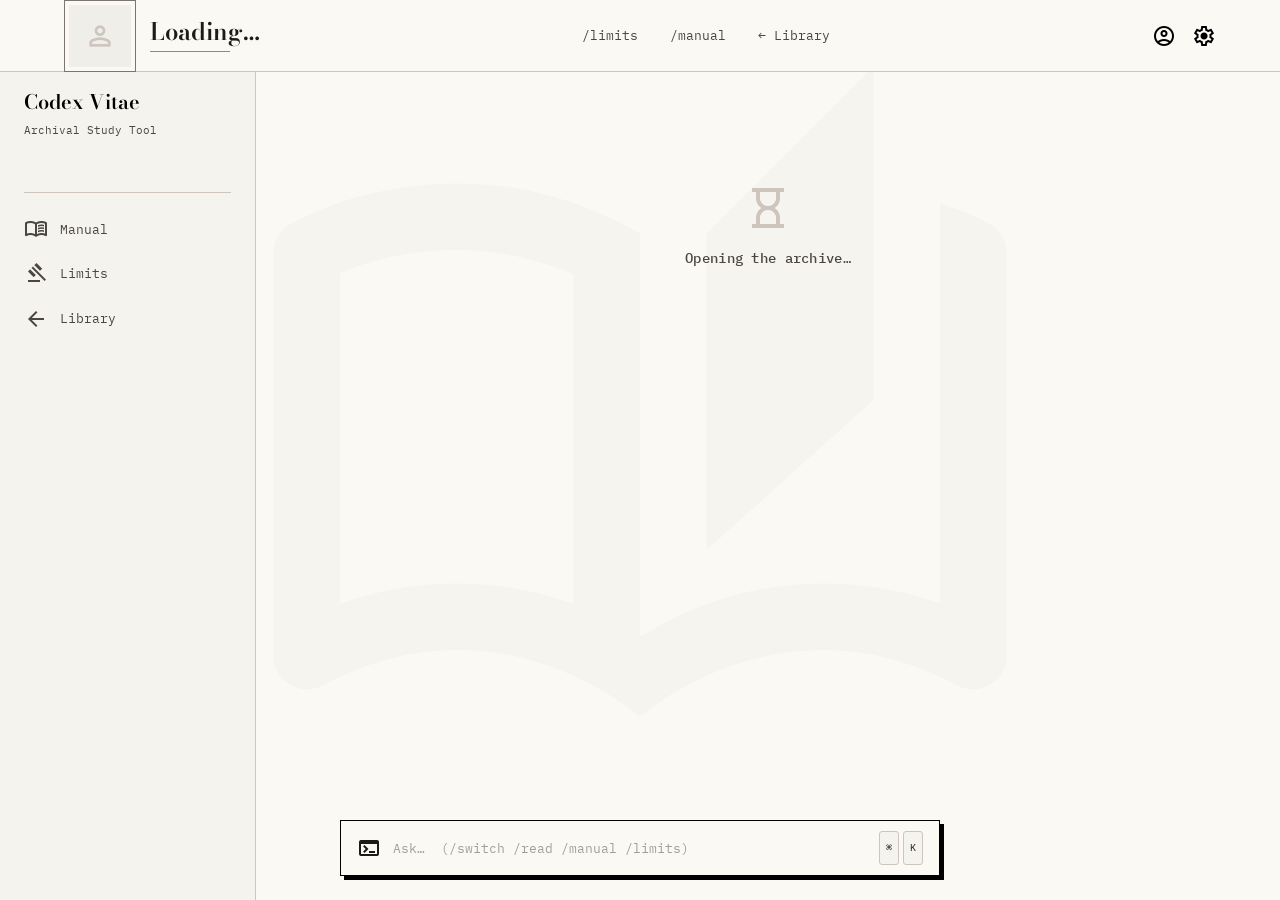
==== figure.html @ 7f8cabec "building frontend" ====
﻿<!DOCTYPE html>
<html lang="en">
<head>
  <meta charset="UTF-8" />
  <meta name="viewport" content="width=device-width, initial-scale=1.0" />
  <title id="pageTitle">Codex Vitae | Study Session</title>
  <meta name="description" id="pageDesc" content="An archival study session with a thinker from the Codex Vitae." />
  <link rel="stylesheet" href="style.css" />
</head>
<body class="page-shell">

<div class="bg-motif" aria-hidden="true">
  <span class="material-symbols-outlined" id="bgMotifIcon">auto_stories</span>
</div>

<header class="top-bar">
  
  <div class="figure-header" style="margin-bottom:0;gap:14px;align-items:center;">
    <div class="figure-portrait-sm" id="headerPortrait">
      <div class="placeholder"><span class="material-symbols-outlined" style="font-size:32px;color:var(--outline-variant);">person</span></div>
    </div>
    <div>
      <h1 class="t-headline-md" id="headerName" style="font-family:var(--font-display);font-size:24px;line-height:1.1;">Loading…</h1>
      <p class="t-metadata-sm italic text-muted" id="headerLifespan"></p>
      <div class="verdigris-rule" style="margin-top:6px;"></div>
    </div>
  </div>

  <nav class="top-nav">
    <a href="#limits" class="nav-link">/limits</a>
    <a href="#manual" class="nav-link">/manual</a>
    <a href="index.html" class="nav-link">← Library</a>
  </nav>
  <div class="top-icons">
    <span class="material-symbols-outlined" title="Account">account_circle</span>
    <span class="material-symbols-outlined" title="Settings">settings</span>
  </div>
</header>

<aside class="sidebar" id="sidebar">
  <div class="sidebar-logo">
    <a href="index.html" style="text-decoration:none;">
      <span class="wordmark">Codex Vitae</span>
    </a>
    <span class="tagline">Archival Study Tool</span>
  </div>
  <nav class="sidebar-nav" id="positionNav">
    
  </nav>
  <hr class="sidebar-divider" />
  <nav class="sidebar-nav">
    <button class="sidebar-item" onclick="scrollToSection('manual')">
      <span class="material-symbols-outlined">menu_book</span> Manual
    </button>
    <button class="sidebar-item" onclick="scrollToSection('limits')">
      <span class="material-symbols-outlined">gavel</span> Limits
    </button>
    <a class="sidebar-item" href="index.html" style="text-decoration:none;">
      <span class="material-symbols-outlined">arrow_back</span> Library
    </a>
  </nav>
</aside>

<main class="main-canvas">
  <div class="prose-column" id="proseColumn">

    
    <div id="loadingState" style="text-align:center;padding:80px 0;">
      <span class="material-symbols-outlined" style="font-size:48px;color:var(--outline-variant);display:block;margin-bottom:16px;">hourglass_empty</span>
      <p class="t-metadata-sm text-muted">Opening the archive…</p>
    </div>

    
    <div id="errorState" class="hidden" style="text-align:center;padding:80px 0;">
      <span class="material-symbols-outlined" style="font-size:48px;color:var(--secondary);display:block;margin-bottom:16px;">error_outline</span>
      <p class="t-headline-sm">Figure not found</p>
      <p class="t-body-md text-muted" style="margin-top:8px;">This study session hasn't been written yet.</p>
      <a href="index.html" style="display:inline-block;margin-top:24px;font-family:var(--font-mono);font-size:13px;color:var(--secondary);border-bottom:1px solid var(--secondary);">← Return to the Library</a>
    </div>

    
    <div id="figureContent" class="hidden">

      
      <div class="disclaimer-chip">
        <span class="material-symbols-outlined" style="font-size:14px;color:var(--on-surface-variant);">info</span>
        <span>A study companion, not the actual person. All responses are constructed from documented writing and historical record.</span>
      </div>

      
      <section id="sect-who" style="margin-bottom:64px;" class="fade-in">
        <p class="section-label">Who They Really Were</p>
        <p class="t-body-lg drop-cap" id="ctxParagraph"></p>

        
        <div style="margin-top:32px;" id="whoAccordion"></div>
      </section>

      <div class="section-divider"><span class="fleuron">❦</span></div>

      
      <section id="sect-features" style="margin-bottom:64px;" class="fade-in">
        <p class="section-label">Three Things Worth Knowing</p>
        <div style="display:flex;flex-direction:column;gap:16px;" id="featureCards"></div>
      </section>

      <div class="section-divider"><span class="fleuron">❦</span></div>

      
      <section id="sect-beliefs" style="margin-bottom:64px;" class="fade-in">
        <p class="section-label">The Central Frame</p>
        <blockquote style="
          font-family:var(--font-body);font-style:italic;font-size:20px;
          line-height:1.7;color:var(--on-surface);
          border-left:2px solid var(--secondary);padding-left:24px;
          margin-bottom:24px;
        " id="centralFrame"></blockquote>
        <div class="attribution-note" id="internetVersion"></div>
      </section>

      <div class="section-divider"><span class="fleuron">❦</span></div>

      
      <section id="sect-compass" style="margin-bottom:64px;">
        <p class="section-label">The Moral Compass</p>
        <div class="compass-wrap">
          <div class="compass-container">
            <svg class="compass-svg" viewBox="0 0 100 100" id="compassSvg"></svg>
            
            <div class="compass-panel" id="compassPanel">
              <button class="compass-panel-close" id="compassClose" aria-label="Close panel">
                <span class="material-symbols-outlined">close</span>
              </button>
              <p class="compass-panel-title" id="panelTitle"></p>
              <div class="compass-panel-row">
                <span class="compass-panel-key">Stance</span>
                <p class="compass-panel-stance" id="panelStance"></p>
              </div>
              <div class="compass-panel-row">
                <span class="compass-panel-key">Nuance</span>
                <p class="compass-panel-nuance" id="panelNuance"></p>
              </div>
              <div class="compass-panel-row">
                <span class="compass-panel-key">Not This</span>
                <p class="strike-red" id="panelNotThis"></p>
              </div>
            </div>
          </div>
          <p class="t-label-xs text-muted" style="margin-top:16px;">Click a spoke to explore their position</p>
        </div>
      </section>

      <div class="section-divider"><span class="fleuron">❦</span></div>

      
      <section id="sect-applied" style="margin-bottom:64px;" class="fade-in">
        <p class="section-label">What Makes Them Powerful</p>
        <div style="display:flex;flex-direction:column;gap:16px;" id="appliedCards"></div>
      </section>

      <div class="section-divider"><span class="fleuron">❦</span></div>

      
      <section id="limits" style="margin-bottom:64px;" class="fade-in">
        <p class="section-label">Limits & Dangers</p>
        <div style="display:flex;flex-direction:column;gap:12px;" id="failureCards"></div>
        <div style="margin-top:24px;" id="carefulList"></div>
      </section>

      <div class="section-divider"><span class="fleuron">❦</span></div>

      
      <section id="manual" style="margin-bottom:64px;" class="fade-in">
        <p class="section-label">Operating Manual</p>

        
        <h3 class="t-headline-sm" style="margin-bottom:16px;">Daily Habits</h3>
        <div id="habitList" style="margin-bottom:32px;"></div>

        
        <h3 class="t-headline-sm" style="margin-bottom:16px;">Rules</h3>
        <div id="ruleList" style="display:flex;flex-direction:column;gap:8px;margin-bottom:32px;"></div>

        
        <h3 class="t-headline-sm" style="margin-bottom:16px;">Decision Principles</h3>
        <div id="principleList" style="display:flex;flex-direction:column;gap:8px;margin-bottom:32px;"></div>

        
        <h3 class="t-headline-sm" style="margin-bottom:16px;">Journaling Prompts</h3>
        <div id="promptList" style="display:flex;flex-direction:column;gap:12px;"></div>
      </section>

      <div class="section-divider"><span class="fleuron">❦</span></div>

      
      <section id="sect-tensions" style="margin-bottom:64px;" class="fade-in">
        <p class="section-label">In Tension With</p>
        <div id="tensionCards" style="display:flex;flex-direction:column;gap:16px;"></div>
      </section>

      <div class="section-divider"><span class="fleuron">❦</span></div>

      
      <section id="sect-sources" style="margin-bottom:64px;" class="fade-in">
        <p class="section-label">Where to Read</p>
        <div id="sourceList"></div>
        <div id="translationWarnings" style="margin-top:24px;"></div>
      </section>

      <div class="section-divider"><span class="fleuron">❦</span></div>

      
      <section id="sect-diagnostic" style="margin-bottom:80px;" class="fade-in">
        <p class="section-label">Diagnostic Questions</p>
        <p class="t-body-md text-muted italic" style="margin-bottom:20px;">Before you go further — ask yourself:</p>
        <ul class="insight-list" id="diagnosticList"></ul>
      </section>

      
      <section id="sect-confidence" style="margin-bottom:64px;" class="fade-in">
        <p class="section-label">Confidence Notes</p>
        <div id="confidenceContested" style="margin-bottom:16px;"></div>
        <div id="attributionWarnings"></div>
      </section>

    </div>
  </div>
</main>

<footer class="cmd-footer">
  <div class="cmd-palette" id="cmdPalette">
    <span class="material-symbols-outlined">terminal</span>
    <input id="cmdInput" type="text" placeholder="Ask…  (/switch /read /manual /limits)" aria-label="Command palette" />
    <div class="cmd-kbd">
      <span class="kbd">⌘</span><span class="kbd">K</span>
    </div>
  </div>
  <nav class="bottom-nav" aria-label="Mobile navigation">
    <a href="index.html" class="bottom-nav-item">
      <span class="material-symbols-outlined">swap_horiz</span>
      <span class="t-label-xs">Switch</span>
    </a>
    <button class="bottom-nav-item active">
      <span class="material-symbols-outlined" style="font-variation-settings:'FILL' 1;">book_5</span>
      <span class="t-label-xs">Read</span>
    </button>
    <button class="bottom-nav-item" onclick="scrollToSection('sect-compass')">
      <span class="material-symbols-outlined">explore</span>
      <span class="t-label-xs">Compass</span>
    </button>
    <button class="bottom-nav-item" onclick="scrollToSection('manual')">
      <span class="material-symbols-outlined">edit_note</span>
      <span class="t-label-xs">Manual</span>
    </button>
    <button class="bottom-nav-item" onclick="scrollToSection('limits')">
      <span class="material-symbols-outlined">gavel</span>
      <span class="t-label-xs">Limits</span>
    </button>
  </nav>
</footer>

<script type="module">
import { loadFigure, loadFeature, getImagePath, recordVisit, FIGURE_SLUGS } from './data.js';

// ── Utilities ──────────────────────────────────────────────────────────────
function scrollToSection(id) {
  const el = document.getElementById(id);
  if (el) el.scrollIntoView({ behavior: 'smooth', block: 'start' });
}
window.scrollToSection = scrollToSection;

function esc(str) {
  return String(str || '').replace(/&/g,'&amp;').replace(/</g,'&lt;').replace(/>/g,'&gt;');
}

const POSITION_ICONS = {
  pain:           { label:'Pain',          icon:'emergency_home' },
  discipline:     { label:'Discipline',    icon:'fitness_center' },
  purpose:        { label:'Purpose',       icon:'explore' },
  fear_and_death: { label:'Fear & Death',  icon:'skull' },
  status:         { label:'Status',        icon:'stars' },
  relationships:  { label:'Relationships', icon:'groups' },
  self_control:   { label:'Self Control',  icon:'psychology' },
  ambition:       { label:'Ambition',      icon:'trending_up' },
};

function positionLabel(key) {
  const p = POSITION_ICONS[key];
  if (p) return p.label;
  return key.replace(/_/g,' ').replace(/\b\w/g,c=>c.toUpperCase());
}
function positionIcon(key) {
  return (POSITION_ICONS[key] || {}).icon || 'radio_button_unchecked';
}

// ── Accordion builder ──────────────────────────────────────────────────────
function buildAccordion(container, items) {
  // items: [{label, content: string | string[]}]
  items.forEach(({ label, content }) => {
    if (!content || (Array.isArray(content) && content.length === 0)) return;
    const wrapper = document.createElement('div');
    wrapper.className = 'accordion-item';

    const trigger = document.createElement('button');
    trigger.className = 'accordion-trigger';
    trigger.innerHTML = `${esc(label)}<span class="material-symbols-outlined chevron">expand_more</span>`;

    const body = document.createElement('div');
    body.className = 'accordion-body';
    const inner = document.createElement('div');
    inner.className = 'accordion-inner';

    if (Array.isArray(content)) {
      const ul = document.createElement('ul');
      ul.className = 'insight-list';
      content.forEach(item => {
        const li = document.createElement('li');
        li.className = 'insight-item';
        li.textContent = item;
        ul.appendChild(li);
      });
      inner.appendChild(ul);
    } else {
      const p = document.createElement('p');
      p.className = 't-body-md';
      p.style.fontStyle = 'italic';
      p.textContent = content;
      inner.appendChild(p);
    }
    body.appendChild(inner);
    wrapper.appendChild(trigger);
    wrapper.appendChild(body);
    container.appendChild(wrapper);

    trigger.addEventListener('click', () => {
      const isOpen = body.classList.contains('open');
      // close siblings
      container.querySelectorAll('.accordion-body.open').forEach(b => b.classList.remove('open'));
      container.querySelectorAll('.accordion-trigger.open').forEach(t => t.classList.remove('open'));
      if (!isOpen) {
        body.classList.add('open');
        trigger.classList.add('open');
      }
    });
  });
}

// ── Compass builder ────────────────────────────────────────────────────────
function buildCompass(positions) {
  const svg = document.getElementById('compassSvg');
  const keys = Object.keys(positions);
  const n = keys.length;
  const cx = 50, cy = 50, outerR = 46, innerR = 22;

  // Background circles
  svg.innerHTML = `
    <circle cx="${cx}" cy="${cy}" r="${outerR}" fill="none" stroke="var(--outline-variant)" stroke-width="0.15"/>
    <circle cx="${cx}" cy="${cy}" r="${innerR}" fill="none" stroke="var(--outline-variant)" stroke-width="0.15"/>
  `;

  keys.forEach((key, i) => {
    const angle = (i / n) * 2 * Math.PI - Math.PI / 2;
    const x1 = cx + innerR * Math.cos(angle);
    const y1 = cy + innerR * Math.sin(angle);
    const x2 = cx + outerR * Math.cos(angle);
    const y2 = cy + outerR * Math.sin(angle);

    // Spoke
    const line = document.createElementNS('http://www.w3.org/2000/svg', 'line');
    line.setAttribute('x1', x1); line.setAttribute('y1', y1);
    line.setAttribute('x2', x2); line.setAttribute('y2', y2);
    line.setAttribute('class', 'compass-line');
    svg.appendChild(line);

    // Label (positioned just beyond outer ring)
    const labelR = outerR + 6;
    const lx = cx + labelR * Math.cos(angle);
    const ly = cy + labelR * Math.sin(angle);

    const text = document.createElementNS('http://www.w3.org/2000/svg', 'text');
    text.setAttribute('x', lx); text.setAttribute('y', ly);
    text.setAttribute('text-anchor', 'middle');
    text.setAttribute('dominant-baseline', 'middle');
    text.setAttribute('class', 'compass-label');
    text.setAttribute('font-size', '3.8');
    text.textContent = positionLabel(key).toUpperCase();
    text.dataset.key = key;
    text.addEventListener('click', () => openCompassPanel(key, positions[key]));
    svg.appendChild(text);

    // Dot on outer ring
    const dot = document.createElementNS('http://www.w3.org/2000/svg', 'circle');
    dot.setAttribute('cx', cx + outerR * Math.cos(angle));
    dot.setAttribute('cy', cy + outerR * Math.sin(angle));
    dot.setAttribute('r', '1.2');
    dot.setAttribute('fill', 'var(--outline-variant)');
    dot.style.cursor = 'pointer';
    dot.addEventListener('click', () => openCompassPanel(key, positions[key]));
    svg.appendChild(dot);
  });

  // Center dot
  const center = document.createElementNS('http://www.w3.org/2000/svg', 'circle');
  center.setAttribute('cx', cx); center.setAttribute('cy', cy);
  center.setAttribute('r', '3');
  center.setAttribute('class', 'compass-center');
  svg.appendChild(center);
}

function openCompassPanel(key, pos) {
  document.getElementById('panelTitle').textContent = positionLabel(key);
  document.getElementById('panelStance').textContent  = pos.stance  || '—';
  document.getElementById('panelNuance').textContent  = pos.nuance  || '';
  document.getElementById('panelNotThis').textContent = pos.not_this || '';
  document.getElementById('compassPanel').classList.add('visible');
}

document.getElementById('compassClose').addEventListener('click', () => {
  document.getElementById('compassPanel').classList.remove('visible');
});

// ── Build sidebar nav from positions ──────────────────────────────────────
function buildPositionNav(positions) {
  const nav = document.getElementById('positionNav');
  nav.innerHTML = '';
  Object.keys(positions).forEach(key => {
    const btn = document.createElement('button');
    btn.className = 'sidebar-item';
    btn.innerHTML = `<span class="material-symbols-outlined">${positionIcon(key)}</span>${positionLabel(key)}`;
    btn.addEventListener('click', () => {
      openCompassPanel(key, positions[key]);
      scrollToSection('sect-compass');
    });
    nav.appendChild(btn);
  });
}

// ── Command palette ────────────────────────────────────────────────────────
document.addEventListener('keydown', e => {
  if ((e.metaKey || e.ctrlKey) && e.key === 'k') {
    e.preventDefault();
    document.getElementById('cmdInput').focus();
  }
});

// ── Scroll fade observer ───────────────────────────────────────────────────
const fadeObserver = new IntersectionObserver(entries => {
  entries.forEach(entry => {
    if (entry.isIntersecting) {
      entry.target.classList.add('visible');
      fadeObserver.unobserve(entry.target);
    }
  });
}, { threshold: 0.05 });

// ── Main init ──────────────────────────────────────────────────────────────
async function init() {
  const params = new URLSearchParams(location.search);
  const slug = params.get('slug') || 'marcus-aurelius';

  // Check if a full figure exists; if not load feature only
  let figure = null;
  let feature = null;

  try {
    figure = await loadFigure(slug);
  } catch (_) { /* no detail file */ }

  try {
    feature = await loadFeature(slug);
  } catch (_) { /* no feature file */ }

  if (!figure && !feature) {
    document.getElementById('loadingState').classList.add('hidden');
    document.getElementById('errorState').classList.remove('hidden');
    return;
  }

  const data = figure || {};
  const name = data.name || feature?.name || slug;
  const lifespan = data.lifespan || '';
  const imgPath = getImagePath(slug);

  recordVisit(slug);

  // ── Update head ──
  document.getElementById('pageTitle').textContent = `Codex Vitae | ${name}`;
  document.getElementById('pageDesc').setAttribute('content',
    data.one_line || `Study session: ${name}`);

  // ── Update top bar header ──
  document.getElementById('headerName').textContent = name;
  document.getElementById('headerLifespan').textContent = lifespan;
  document.getElementById('cmdInput').setAttribute('placeholder', `Ask ${name.split(' ')[0]}…  (/switch /read /manual /limits)`);

  // Portrait — falls back to the placeholder if the file is missing or fails to decode,
  // so a wrong path in IMAGE_MAP degrades to initials rather than a broken-image icon.
  const headerPortrait = document.getElementById('headerPortrait');
  if (imgPath) {
    const img = new Image();
    img.alt = `Portrait of ${name}`;
    img.onload = () => { headerPortrait.innerHTML = ''; headerPortrait.appendChild(img); };
    img.onerror = () => { /* leave the existing placeholder in place */ };
    img.src = imgPath;
  }

  // ── Show content ──
  document.getElementById('loadingState').classList.add('hidden');
  document.getElementById('figureContent').classList.remove('hidden');

  // ── Who they really were ──
  if (data.who_they_really_were) {
    const w = data.who_they_really_were;
    const ctx = document.getElementById('ctxParagraph');
    ctx.textContent = w.context || '';

    const accord = document.getElementById('whoAccordion');
    buildAccordion(accord, [
      { label: 'Shaping Pressures', content: w.shaping_pressures },
      { label: 'Strengths',          content: w.strengths },
      { label: 'Flaws',              content: w.flaws },
      { label: 'Contradictions',     content: w.contradictions },
      { label: 'Blind Spots',        content: w.blind_spots },
    ]);
  } else if (feature) {
    // Show feature cards as the lead content if no full figure
    document.getElementById('ctxParagraph').textContent = feature.features?.[0]?.detail || '';
  }

  // ── Feature cards ──
  const featureSrc = feature || data;
  if (featureSrc.features?.length) {
    const fc = document.getElementById('featureCards');
    featureSrc.features.forEach(feat => {
      const card = document.createElement('div');
      card.className = 'example-card';
      card.innerHTML = `
        <p class="example-situation">${esc(feat.label)}</p>
        <p class="example-response">${esc(feat.detail)}</p>
      `;
      fc.appendChild(card);
    });
  } else {
    document.getElementById('sect-features').style.display = 'none';
  }

  // ── Core beliefs ──
  if (data.core_beliefs) {
    const cb = data.core_beliefs;
    document.getElementById('centralFrame').textContent = cb.central_frame || '';
    const iv = document.getElementById('internetVersion');
    if (cb.internet_version) {
      iv.innerHTML = `<span style="font-family:var(--font-mono);font-size:11px;text-transform:uppercase;letter-spacing:0.1em;color:var(--on-surface-variant);display:block;margin-bottom:6px;">The Popular Version vs. Reality</span><p class="t-body-md italic">${esc(cb.internet_version)}</p>`;
    }

    if (cb.positions) {
      buildCompass(cb.positions);
      buildPositionNav(cb.positions);
    }
  } else {
    document.getElementById('sect-beliefs').style.display = 'none';
    document.getElementById('sect-compass').style.display = 'none';
  }

  // ── Applied examples ──
  const applied = data.what_makes_them_powerful;
  if (applied) {
    const ac = document.getElementById('appliedCards');
    if (applied.core_strengths?.length) {
      const hdr = document.createElement('h3');
      hdr.className = 't-headline-sm';
      hdr.style.marginBottom = '16px';
      hdr.textContent = 'Core Strengths';
      ac.appendChild(hdr);
      const ul = document.createElement('ul');
      ul.className = 'insight-list';
      ul.style.marginBottom = '24px';
      applied.core_strengths.forEach(s => {
        const li = document.createElement('li');
        li.className = 'insight-item';
        li.textContent = s;
        ul.appendChild(li);
      });
      ac.appendChild(ul);
    }
    if (applied.applied_examples?.length) {
      const hdr2 = document.createElement('h3');
      hdr2.className = 't-headline-sm';
      hdr2.style.marginBottom = '16px';
      hdr2.textContent = 'In Practice';
      ac.appendChild(hdr2);
      applied.applied_examples.forEach(ex => {
        const card = document.createElement('div');
        card.className = 'example-card';
        card.innerHTML = `
          <p class="example-situation">${esc(ex.situation)}</p>
          <p class="example-response">${esc(ex.how_it_lands)}</p>
        `;
        ac.appendChild(card);
      });
    }
  } else {
    document.getElementById('sect-applied').style.display = 'none';
  }

  // ── Limits & dangers ──
  const limits = data.limits_and_dangers;
  if (limits) {
    if (limits.failure_modes?.length) {
      const fc = document.getElementById('failureCards');
      limits.failure_modes.forEach(fm => {
        const card = document.createElement('div');
        card.className = 'failure-card';
        card.innerHTML = `
          <p class="failure-distortion">${esc(fm.distortion)}</p>
          <p class="failure-looks-like">${esc(fm.looks_like)}</p>
        `;
        fc.appendChild(card);
      });
    }
    if (limits.who_should_be_careful?.length) {
      const cl = document.getElementById('carefulList');
      cl.innerHTML = `<p class="section-label" style="margin-bottom:12px;">Who Should Be Careful</p>`;
      const ul = document.createElement('ul');
      ul.className = 'insight-list';
      limits.who_should_be_careful.forEach(w => {
        const li = document.createElement('li');
        li.className = 'insight-item';
        li.textContent = w;
        ul.appendChild(li);
      });
      cl.appendChild(ul);
    }
  } else {
    document.getElementById('limits').style.display = 'none';
  }

  // ── Operating manual ──
  const om = data.operating_manual;
  if (om) {
    // Habits
    if (om.habits?.length) {
      const hl = document.getElementById('habitList');
      om.habits.forEach(h => {
        const item = document.createElement('div');
        item.className = 'habit-item';
        item.innerHTML = `
          <p class="habit-text">${esc(h.habit)}</p>
          <span class="habit-cadence">${esc(h.cadence)}</span>
        `;
        hl.appendChild(item);
      });
    }
    // Rules
    if (om.rules?.length) {
      const rl = document.getElementById('ruleList');
      om.rules.forEach(r => {
        const item = document.createElement('div');
        item.className = 'rule-item t-body-md';
        item.textContent = r;
        rl.appendChild(item);
      });
    }
    // Decision principles
    if (om.decision_principles?.length) {
      const pl = document.getElementById('principleList');
      om.decision_principles.forEach(p => {
        const item = document.createElement('div');
        item.className = 'rule-item t-body-md';
        item.textContent = p;
        pl.appendChild(item);
      });
    }
    // Journaling prompts
    if (om.journaling_prompts?.length) {
      const jl = document.getElementById('promptList');
      om.journaling_prompts.forEach(prompt => {
        const item = document.createElement('div');
        item.className = 'prompt-item t-body-md';
        item.textContent = prompt;
        jl.appendChild(item);
      });
    }
  } else {
    document.getElementById('manual').style.display = 'none';
  }

  // ── Tensions with ──
  if (data.tensions_with?.length) {
    const tc = document.getElementById('tensionCards');
    data.tensions_with.forEach(t => {
      const card = document.createElement('a');
      card.className = 'tension-card';
      card.href = `figure.html?slug=${t.slug}`;
      card.innerHTML = `
        <p class="tension-vs">In tension with</p>
        <p class="tension-name">${esc(t.slug.replace(/-/g,' ').replace(/\b\w/g,c=>c.toUpperCase()))}</p>
        <p class="tension-text">${esc(t.disagreement)}</p>
      `;
      tc.appendChild(card);
    });
  } else {
    document.getElementById('sect-tensions').style.display = 'none';
  }

  // ── Sources ──
  const sources = data.sources;
  if (sources) {
    const sl = document.getElementById('sourceList');

    function addSource(src, badge) {
      const item = document.createElement('div');
      item.className = 'source-item';
      item.innerHTML = `
        <p class="source-title">${esc(src.title || src.work)}</p>
        ${src.author ? `<p class="source-author">${esc(src.author)}</p>` : ''}
        ${src.recommended_edition ? `<p class="source-author">Recommended: ${esc(src.recommended_edition)}</p>` : ''}
        <p class="source-why italic">${esc(src.why)}</p>
        ${badge ? `<span class="difficulty-badge">${esc(src.difficulty || badge)}</span>` : ''}
      `;
      sl.appendChild(item);
    }

    if (sources.start_here) addSource(sources.start_here, 'Start Here');
    (sources.primary || []).forEach(s => addSource(s, s.difficulty));
    (sources.biographies || []).forEach(s => addSource(s, s.difficulty));
    (sources.secondary || []).forEach(s => addSource(s, s.difficulty));

    if (sources.translation_warnings?.length) {
      const tw = document.getElementById('translationWarnings');
      tw.innerHTML = `<p class="section-label" style="margin-bottom:10px;">Translation Notes</p>`;
      sources.translation_warnings.forEach(w => {
        const note = document.createElement('div');
        note.className = 'attribution-note';
        note.textContent = w;
        tw.appendChild(note);
      });
    }
  } else {
    document.getElementById('sect-sources').style.display = 'none';
  }

  // ── Diagnostic questions ──
  if (data.diagnostic_questions?.length) {
    const dl = document.getElementById('diagnosticList');
    data.diagnostic_questions.forEach(q => {
      const li = document.createElement('li');
      li.className = 'insight-item';
      li.textContent = q;
      dl.appendChild(li);
    });
  } else {
    document.getElementById('sect-diagnostic').style.display = 'none';
  }

  // ── Confidence notes ──
  const cn = data.confidence_notes;
  if (cn) {
    if (cn.contested?.length) {
      const cc = document.getElementById('confidenceContested');
      cc.innerHTML = `<p class="section-label" style="margin-bottom:12px;">What's Contested</p>`;
      const ul = document.createElement('ul');
      ul.className = 'insight-list';
      cn.contested.forEach(c => {
        const li = document.createElement('li'); li.className = 'insight-item';
        li.textContent = c; ul.appendChild(li);
      });
      cc.appendChild(ul);
    }
    if (cn.attribution_warnings?.length) {
      const aw = document.getElementById('attributionWarnings');
      aw.innerHTML = `<p class="section-label" style="margin-bottom:12px;">Attribution Warnings</p>`;
      cn.attribution_warnings.forEach(w => {
        const note = document.createElement('div');
        note.className = 'attribution-note'; note.style.marginBottom = '8px';
        note.textContent = w;
        aw.appendChild(note);
      });
    }
  } else {
    document.getElementById('sect-confidence').style.display = 'none';
  }

  // ── Fade observer ──
  document.querySelectorAll('.fade-in').forEach(el => fadeObserver.observe(el));
}

init();
</script>
</body>
</html>
---- style.css ----
﻿

@import url('https://fonts.googleapis.com/css2?family=Newsreader:ital,opsz,wght@0,6..72,200..800;1,6..72,200..800&family=Bodoni+Moda:ital,opsz,wght@0,6..96,400..900;1,6..96,400..900&family=IBM+Plex+Mono:wght@300;400;500;600&display=swap');
@import url('https://fonts.googleapis.com/css2?family=Material+Symbols+Outlined:opsz,wght,FILL,GRAD@20..48,100..700,0..1,-50..200&display=swap');


:root {
  
  --surface:                  #fbf9f4;
  --surface-dim:              #dbdad5;
  --surface-bright:           #fbf9f4;
  --surface-container-lowest: #ffffff;
  --surface-container-low:    #f5f3ee;
  --surface-container:        #f0eee9;
  --surface-container-high:   #eae8e3;
  --surface-container-highest:#e4e2dd;
  --surface-variant:          #e4e2dd;

  
  --primary:                  #000000;
  --on-primary:               #ffffff;
  --primary-container:        #1d1b19;
  --primary-fixed:            #e7e1de;
  --primary-fixed-dim:        #cbc5c2;
  --inverse-primary:          #cbc5c2;
  --on-primary-container:     #878380;
  --on-primary-fixed:         #1d1b19;
  --on-primary-fixed-variant: #494644;

  --secondary:                #b02d2c;
  --on-secondary:             #ffffff;
  --secondary-container:      #fe665f;
  --on-secondary-container:   #690009;
  --secondary-fixed:          #ffdad6;
  --secondary-fixed-dim:      #ffb3ad;
  --on-secondary-fixed:       #410003;
  --on-secondary-fixed-variant:#8e1217;

  --tertiary:                 #000000;
  --on-tertiary:              #ffffff;
  --tertiary-container:       #00201f;
  --on-tertiary-container:    #5d8c8a;
  --tertiary-fixed:           #baece9;
  --tertiary-fixed-dim:       #9fd0cd;
  --on-tertiary-fixed:        #00201f;
  --on-tertiary-fixed-variant:#1d4e4c;

  
  --on-surface:               #1b1c19;
  --on-surface-variant:       #4b4640;
  --on-background:            #1b1c19;

  
  --outline:                  #7d766f;
  --outline-variant:          #cec5bd;

  
  --error:                    #ba1a1a;
  --on-error:                 #ffffff;
  --error-container:          #ffdad6;
  --on-error-container:       #93000a;
  --inverse-surface:          #30312e;
  --inverse-on-surface:       #f2f1ec;
  --surface-tint:             #615e5b;
  --background:               #fbf9f4;

  
  --verdigris:                #2e4d41;

  
  --font-display:   'Bodoni Moda', Georgia, serif;
  --font-body:      'Newsreader', 'Georgia', serif;
  --font-mono:      'IBM Plex Mono', 'Courier New', monospace;

  
  --page-margin:    5vw;
  --sidebar-width:  256px;
  --max-prose:      720px;
  --gutter:         24px;

  
  --rule-thick:     2px;
  --rule-thin:      0.5px;
}


*, *::before, *::after { box-sizing: border-box; margin: 0; padding: 0; }

html { font-size: 16px; scroll-behavior: smooth; }

body {
  font-family: var(--font-body);
  font-size: 18px;
  line-height: 28px;
  font-weight: 400;
  color: var(--on-surface);
  background-color: var(--surface);
  -webkit-font-smoothing: antialiased;
  overflow-x: hidden;
  min-height: 100vh;
}

a { color: inherit; text-decoration: none; }
img { display: block; max-width: 100%; }
button { cursor: pointer; font-family: inherit; border: none; background: none; }

::selection {
  background: var(--secondary-fixed);
  color: var(--on-secondary-fixed);
}


.material-symbols-outlined {
  font-family: 'Material Symbols Outlined';
  font-weight: normal;
  font-style: normal;
  font-size: 24px;
  line-height: 1;
  letter-spacing: normal;
  text-transform: none;
  display: inline-block;
  white-space: nowrap;
  word-wrap: normal;
  direction: ltr;
  -webkit-font-feature-settings: 'liga';
  font-feature-settings: 'liga';
  -webkit-font-smoothing: antialiased;
  font-variation-settings: 'FILL' 0, 'wght' 400, 'GRAD' 0, 'opsz' 24;
  vertical-align: middle;
}


.t-display-lg {
  font-family: var(--font-display);
  font-size: 48px; line-height: 56px;
  font-weight: 700; letter-spacing: -0.02em;
}
.t-display-lg-mobile {
  font-family: var(--font-display);
  font-size: 32px; line-height: 40px; font-weight: 700;
}
.t-headline-md {
  font-family: var(--font-display);
  font-size: 32px; line-height: 40px; font-weight: 600;
}
.t-headline-sm {
  font-family: var(--font-display);
  font-size: 24px; line-height: 32px; font-weight: 600;
}
.t-body-lg {
  font-family: var(--font-body);
  font-size: 20px; line-height: 32px; font-weight: 400;
}
.t-body-md {
  font-family: var(--font-body);
  font-size: 18px; line-height: 28px; font-weight: 400;
}
.t-metadata-sm {
  font-family: var(--font-mono);
  font-size: 14px; line-height: 20px;
  letter-spacing: 0.02em; font-weight: 450;
}
.t-label-xs {
  font-family: var(--font-mono);
  font-size: 12px; line-height: 16px; font-weight: 500;
}


.page-shell {
  display: flex;
  flex-direction: column;
  min-height: 100vh;
}


.top-bar {
  position: fixed; top: 0; left: 0; right: 0; z-index: 50;
  display: flex; align-items: center; justify-content: space-between;
  padding: 16px var(--page-margin);
  background: var(--surface);
  border-bottom: var(--rule-thin) solid var(--outline-variant);
  height: 72px;
}


.sidebar {
  display: none;
  position: fixed; left: 0; top: 0; bottom: 0; z-index: 40;
  width: var(--sidebar-width);
  background: var(--surface-container-low);
  border-right: var(--rule-thin) solid var(--outline-variant);
  flex-direction: column;
  padding: 88px 24px 32px;
  overflow-y: auto;
}

@media (min-width: 1024px) {
  .sidebar { display: flex; }
}

.sidebar-logo {
  margin-bottom: 32px;
}
.sidebar-logo .wordmark {
  font-family: var(--font-display);
  font-size: 20px; font-weight: 600;
  color: var(--primary);
  display: block;
}
.sidebar-logo .tagline {
  font-family: var(--font-mono);
  font-size: 11px; color: var(--on-surface-variant);
}

.sidebar-nav { display: flex; flex-direction: column; gap: 4px; }

.sidebar-item {
  display: flex; align-items: center; gap: 12px;
  padding: 8px 8px; margin: 0 -8px;
  border-radius: 4px;
  font-family: var(--font-mono); font-size: 13px;
  color: var(--on-surface-variant);
  cursor: pointer;
  transition: background 0.15s, color 0.15s;
  border: none; background: none; text-align: left; width: 100%;
}
.sidebar-item:hover { background: var(--surface-container-highest); }
.sidebar-item.active {
  color: var(--secondary);
  font-weight: 700;
  border-left: 2px solid var(--secondary);
  padding-left: 6px;
}

.sidebar-divider {
  margin: 16px 0;
  border: none;
  border-top: var(--rule-thin) solid var(--outline-variant);
}


.main-canvas {
  flex-grow: 1;
  padding-top: 104px; 
  padding-bottom: 120px;
  padding-left: var(--page-margin);
  padding-right: var(--page-margin);
}

@media (min-width: 1024px) {
  .main-canvas { padding-left: calc(var(--sidebar-width) + var(--page-margin)); }
}

.prose-column {
  max-width: var(--max-prose);
  width: 100%;
  margin: 0 auto;
  position: relative;
}


.top-nav { display: none; gap: 32px; align-items: center; }
@media (min-width: 768px) { .top-nav { display: flex; } }

.nav-link {
  font-family: var(--font-mono); font-size: 13px;
  color: var(--on-surface-variant);
  transition: color 0.2s;
}
.nav-link:hover, .nav-link.active { color: var(--secondary); }
.nav-link.active { border-bottom: 1px solid var(--secondary); }

.top-icons { display: flex; gap: 16px; align-items: center; }
.top-icons .material-symbols-outlined {
  color: var(--primary); cursor: pointer;
  transition: opacity 0.2s;
}
.top-icons .material-symbols-outlined:hover { opacity: 0.6; }


.rule-thick { border-top: var(--rule-thick) solid var(--primary); }
.rule-thin  { border-top: var(--rule-thin)  solid var(--outline-variant); }
.rule-v     { border-right: var(--rule-thin) solid var(--outline-variant); }

.fleuron {
  font-family: var(--font-display); font-style: italic;
  opacity: 0.7; font-size: 28px; display: block; text-align: center;
}

.section-divider {
  padding: 40px 0;
  display: flex; justify-content: center;
}


.disclaimer-chip {
  padding: 12px 16px;
  border: var(--rule-thin) solid var(--outline-variant);
  background: var(--surface-container-lowest);
  display: flex; align-items: center; gap: 8px;
  margin-bottom: 48px;
}
.disclaimer-chip span { font-family: var(--font-mono); font-size: 13px; color: var(--on-surface-variant); }


.drop-cap::first-letter {
  float: left;
  font-family: var(--font-display);
  font-size: 5rem;
  line-height: 0.85;
  padding-right: 12px;
  margin-top: 6px;
  color: var(--secondary);
}


.marginalia-wrap {
  position: relative;
}
.marginalia {
  display: none;
  position: absolute;
  left: calc(100% + 24px);
  top: 0;
  width: 160px;
  border-left: var(--rule-thin) solid var(--secondary);
  padding-left: 10px;
}
@media (min-width: 1280px) { .marginalia { display: block; } }

.marginalia-ref {
  font-family: var(--font-mono); font-size: 12px;
  color: var(--secondary); font-style: italic;
}
.marginalia-note {
  display: block;
  font-family: var(--font-mono); font-size: 11px;
  color: var(--on-surface-variant); margin-top: 4px;
}

.mobile-marginalia {
  display: flex; align-items: center; gap: 8px;
  margin-top: 12px; color: var(--secondary); opacity: 0.6;
  font-family: var(--font-mono); font-size: 12px; font-style: italic;
}
@media (min-width: 1280px) { .mobile-marginalia { display: none; } }


.section-label {
  font-family: var(--font-mono);
  font-size: 11px;
  letter-spacing: 0.15em;
  text-transform: uppercase;
  color: var(--on-surface-variant);
  margin-bottom: 20px;
}

.speaker-label {
  font-family: var(--font-mono);
  font-size: 10px;
  letter-spacing: 0.15em;
  text-transform: uppercase;
  color: var(--secondary);
  margin-bottom: 8px;
  display: block;
}

.seeker-label {
  font-family: var(--font-mono);
  font-size: 10px;
  letter-spacing: 0.15em;
  text-transform: uppercase;
  color: var(--on-surface-variant);
  margin-bottom: 8px;
  display: block;
}


.plate {
  display: flex; flex-direction: column; align-items: center;
  text-align: center; cursor: pointer;
  text-decoration: none; color: inherit;
}

.plate-portrait {
  width: 100%;
  aspect-ratio: 4/5;
  border: var(--rule-thin) solid var(--outline-variant);
  padding: 12px;
  background: var(--surface-container-lowest);
  margin-bottom: 16px;
  display: flex; align-items: center; justify-content: center;
  position: relative;
  transition: border-color 0.2s;
  overflow: hidden;
}
.plate:hover .plate-portrait { border-color: var(--secondary); }


.plate-portrait::after {
  content: '';
  position: absolute;
  inset: 6px;
  border: var(--rule-thin) solid var(--outline-variant);
  pointer-events: none;
  opacity: 0.4;
}

.plate-portrait img {
  width: 100%; height: 100%;
  object-fit: cover;
  filter: grayscale(100%) contrast(1.1);
  transition: filter 0.3s;
}
.plate:hover .plate-portrait img { filter: grayscale(80%) contrast(1.15); }

.plate-placeholder {
  width: 100%; height: 100%;
  display: flex; align-items: center; justify-content: center;
  background: var(--surface-container);
}
.plate-placeholder .material-symbols-outlined {
  font-size: 48px; color: var(--outline-variant);
}

.plate-category {
  font-family: var(--font-mono);
  font-size: 10px; letter-spacing: 0.15em; text-transform: uppercase;
  color: var(--on-surface-variant);
}
.plate-name {
  font-family: var(--font-display);
  font-size: 20px; line-height: 28px; font-weight: 600;
  margin: 4px 0;
  transition: color 0.2s;
}
.plate:hover .plate-name { color: var(--secondary); }
.plate-lifespan {
  font-family: var(--font-mono); font-size: 12px;
  color: var(--on-surface-variant);
  border-top: var(--rule-thin) solid var(--outline-variant);
  padding-top: 8px; margin-top: 4px;
}
.plate-tagline {
  font-family: var(--font-body); font-style: italic;
  font-size: 14px; color: var(--on-surface-variant);
  margin-top: 8px; line-height: 1.4;
}


.feature-badges { display: flex; flex-direction: column; gap: 8px; margin-top: 12px; }
.feature-badge {
  font-family: var(--font-mono); font-size: 11px;
  color: var(--on-surface-variant);
  border: var(--rule-thin) solid var(--outline-variant);
  padding: 6px 10px;
  text-align: left; display: block;
  transition: border-color 0.2s, background 0.2s;
}
.plate:hover .feature-badge { border-color: var(--outline); }


.session-card {
  display: flex; align-items: flex-start; gap: 16px;
  cursor: pointer; text-decoration: none; color: inherit;
}
.session-spine {
  width: 60px; height: 88px; flex-shrink: 0;
  border: var(--rule-thin) solid var(--outline-variant);
  padding: 4px;
  background: var(--surface-container-lowest);
  display: flex; align-items: center; justify-content: center;
  transition: border-color 0.2s;
}
.session-card:hover .session-spine { border-color: var(--secondary); }
.session-spine-img { width: 100%; height: 100%; object-fit: cover; filter: grayscale(1); }
.session-info h3 {
  font-family: var(--font-display); font-size: 20px;
  font-weight: 600; margin-bottom: 2px;
  transition: color 0.2s;
}
.session-card:hover h3 { color: var(--secondary); }
.session-meta { font-family: var(--font-mono); font-size: 11px; color: var(--on-surface-variant); }
.session-author { font-family: var(--font-body); font-style: italic; font-size: 15px; }

.progress-bar-track {
  height: 4px; background: var(--surface-container-highest);
  margin-top: 12px; position: relative;
}
.progress-bar-fill {
  position: absolute; top: 0; left: 0; height: 100%;
  background: var(--secondary);
}


.accordion-item {
  border-top: var(--rule-thin) solid var(--outline-variant);
}
.accordion-trigger {
  width: 100%; display: flex; justify-content: space-between; align-items: center;
  padding: 16px 0;
  font-family: var(--font-mono); font-size: 13px;
  letter-spacing: 0.05em; text-transform: uppercase;
  color: var(--on-surface-variant);
  background: none; border: none; cursor: pointer;
  transition: color 0.2s;
}
.accordion-trigger:hover { color: var(--primary); }
.accordion-trigger.open { color: var(--secondary); }
.accordion-trigger .chevron {
  transition: transform 0.2s;
  font-size: 18px;
}
.accordion-trigger.open .chevron { transform: rotate(180deg); }
.accordion-body {
  overflow: hidden;
  max-height: 0;
  transition: max-height 0.3s ease-out;
}
.accordion-body.open { max-height: 1000px; }
.accordion-inner { padding-bottom: 20px; }


.compass-wrap {
  display: flex; flex-direction: column; align-items: center;
  margin: 48px 0;
}
.compass-container {
  position: relative;
  width: 320px; height: 320px;
}
@media (min-width: 768px) {
  .compass-container { width: 400px; height: 400px; }
}

.compass-svg { width: 100%; height: 100%; }

.compass-line { stroke: var(--on-surface-variant); stroke-width: 0.5; }

.compass-label {
  font-family: 'IBM Plex Mono', monospace;
  fill: var(--on-surface-variant);
  cursor: pointer;
  transition: fill 0.2s;
  font-size: 4px;
}
.compass-label:hover { fill: var(--secondary); }

.compass-center { fill: var(--secondary); }


.compass-panel {
  position: absolute; top: 50%; left: 50%;
  transform: translate(-50%, -50%);
  width: 280px;
  background: var(--surface);
  border: 2px solid var(--primary);
  padding: 24px;
  z-index: 10;
  box-shadow: 4px 4px 0 rgba(0,0,0,0.15);
  display: none;
}
.compass-panel.visible { display: block; }
.compass-panel-close {
  position: absolute; top: 8px; right: 8px;
  color: var(--on-surface-variant);
  cursor: pointer; background: none; border: none;
}
.compass-panel-title {
  font-family: var(--font-mono); font-size: 11px;
  letter-spacing: 0.15em; text-transform: uppercase;
  color: var(--secondary); margin-bottom: 16px;
}
.compass-panel-row { margin-bottom: 12px; }
.compass-panel-key {
  font-family: var(--font-mono); font-size: 10px;
  text-transform: uppercase; letter-spacing: 0.1em;
  color: var(--on-surface-variant); opacity: 0.6;
  display: block; margin-bottom: 4px;
}
.compass-panel-stance {
  font-family: var(--font-body); font-weight: 600;
  font-size: 15px; line-height: 1.4;
}
.compass-panel-nuance {
  font-family: var(--font-body); font-style: italic;
  font-size: 14px; line-height: 1.4;
  color: var(--on-surface-variant);
}
.strike-red {
  text-decoration: line-through;
  text-decoration-color: var(--secondary);
  font-family: var(--font-body); font-size: 14px;
  color: var(--on-surface);
}


.insight-list {
  list-style: none; padding: 0;
  display: flex; flex-direction: column; gap: 12px;
}
.insight-item {
  padding-left: 20px;
  position: relative;
  font-family: var(--font-body); font-size: 17px; line-height: 1.6;
  color: var(--on-surface);
}
.insight-item::before {
  content: '—';
  position: absolute; left: 0;
  color: var(--secondary); font-weight: 600;
}


.example-card {
  border: var(--rule-thin) solid var(--outline-variant);
  padding: 20px 24px;
  background: var(--surface-container-lowest);
  transition: border-color 0.2s;
}
.example-card:hover { border-color: var(--outline); }
.example-situation {
  font-family: var(--font-mono); font-size: 12px;
  letter-spacing: 0.05em; text-transform: uppercase;
  color: var(--on-surface-variant); margin-bottom: 8px;
}
.example-response {
  font-family: var(--font-body); font-style: italic;
  font-size: 16px; line-height: 1.6;
}


.failure-card {
  border-left: 2px solid var(--secondary);
  padding: 16px 20px;
  background: var(--surface-container-lowest);
}
.failure-distortion {
  font-family: var(--font-display); font-size: 16px; font-weight: 600;
  margin-bottom: 6px;
}
.failure-looks-like {
  font-family: var(--font-body); font-style: italic;
  font-size: 15px; line-height: 1.5; color: var(--on-surface-variant);
}


.source-item {
  display: flex; flex-direction: column; gap: 4px;
  border-top: var(--rule-thin) solid var(--outline-variant);
  padding: 16px 0;
}
.source-title {
  font-family: var(--font-display); font-size: 17px; font-weight: 600;
}
.source-author {
  font-family: var(--font-mono); font-size: 12px; color: var(--on-surface-variant);
}
.source-why {
  font-family: var(--font-body); font-style: italic; font-size: 14px;
  color: var(--on-surface-variant); line-height: 1.5;
}
.difficulty-badge {
  display: inline-block;
  font-family: var(--font-mono); font-size: 10px;
  letter-spacing: 0.1em; text-transform: uppercase;
  padding: 2px 8px;
  border: var(--rule-thin) solid var(--outline);
  color: var(--on-surface-variant);
}


.tension-card {
  border: var(--rule-thin) solid var(--outline-variant);
  padding: 20px 24px;
  text-decoration: none; color: inherit;
  display: block;
  transition: border-color 0.2s, background 0.2s;
}
.tension-card:hover {
  border-color: var(--secondary);
  background: var(--surface-container-low);
}
.tension-vs {
  font-family: var(--font-mono); font-size: 10px;
  letter-spacing: 0.15em; text-transform: uppercase;
  color: var(--secondary); margin-bottom: 8px;
}
.tension-name {
  font-family: var(--font-display); font-size: 20px; font-weight: 600;
  margin-bottom: 10px;
}
.tension-text {
  font-family: var(--font-body); font-style: italic;
  font-size: 15px; line-height: 1.6; color: var(--on-surface-variant);
}


.habit-item {
  display: flex; justify-content: space-between; align-items: flex-start;
  padding: 14px 0;
  border-top: var(--rule-thin) solid var(--outline-variant);
  gap: 16px;
}
.habit-text { font-family: var(--font-body); font-size: 16px; line-height: 1.5; }
.habit-cadence {
  font-family: var(--font-mono); font-size: 10px;
  letter-spacing: 0.1em; text-transform: uppercase;
  color: var(--secondary); flex-shrink: 0;
  margin-top: 2px;
}


.rule-item {
  font-family: var(--font-body); font-size: 16px; line-height: 1.5;
  padding: 10px 0 10px 16px;
  border-left: 2px solid var(--outline-variant);
  transition: border-color 0.2s;
}
.rule-item:hover { border-left-color: var(--secondary); }


.prompt-item {
  font-family: var(--font-body); font-style: italic; font-size: 17px;
  line-height: 1.7; padding: 16px 20px;
  border: var(--rule-thin) solid var(--outline-variant);
  background: var(--surface-container-lowest);
  position: relative;
}
.prompt-item::before {
  content: '"';
  position: absolute; top: 8px; left: 12px;
  font-family: var(--font-display); font-size: 48px;
  color: var(--secondary); opacity: 0.2; line-height: 1;
}


.cmd-footer {
  position: fixed; bottom: 0; left: 0; right: 0; z-index: 50;
  display: flex; flex-direction: column; align-items: center;
  padding-bottom: 0;
}

.cmd-palette {
  width: 90vw; max-width: 600px;
  margin-bottom: 24px;
  background: var(--surface);
  border: 1px solid var(--primary);
  display: flex; align-items: center;
  padding: 10px 16px;
  box-shadow: 4px 4px 0 rgba(0,0,0,1);
  gap: 12px;
}
.cmd-palette input {
  flex: 1; background: none; border: none; outline: none;
  font-family: var(--font-mono); font-size: 13px;
  color: var(--on-surface);
}
.cmd-palette input::placeholder { color: var(--on-surface-variant); opacity: 0.5; }
.cmd-palette .material-symbols-outlined { color: var(--primary-container); }

.cmd-kbd {
  display: none;
  gap: 4px;
}
@media (min-width: 768px) { .cmd-kbd { display: flex; } }

.kbd {
  padding: 2px 6px;
  border: var(--rule-thin) solid var(--outline-variant);
  font-family: var(--font-mono); font-size: 10px;
  background: var(--surface-container-low);
  border-radius: 3px;
}


.bottom-nav {
  display: flex;
  width: 100%;
  background: var(--surface);
  border-top: var(--rule-thick) solid var(--primary);
  justify-content: space-around; align-items: center;
  padding: 12px 16px;
}
@media (min-width: 1024px) { .bottom-nav { display: none; } }

.bottom-nav-item {
  display: flex; flex-direction: column; align-items: center; gap: 2px;
  color: var(--on-surface-variant);
  cursor: pointer;
  transition: transform 0.15s;
  text-decoration: none;
  font-size: inherit;
  background: none; border: none;
}
.bottom-nav-item:active { transform: scale(0.9); }
.bottom-nav-item.active { color: var(--secondary); font-weight: 700; }
.bottom-nav-item span.t-label-xs { font-family: var(--font-mono); font-size: 10px; }


.figure-header {
  display: flex; align-items: flex-start; gap: 20px;
  margin-bottom: 40px;
}
.figure-portrait-sm {
  width: 72px; height: 72px; flex-shrink: 0;
  border: var(--rule-thin) solid var(--outline);
  padding: 4px; overflow: hidden;
}
.figure-portrait-sm img {
  width: 100%; height: 100%; object-fit: cover;
  filter: grayscale(1) contrast(1.25);
}
.figure-portrait-sm .placeholder {
  width: 100%; height: 100%;
  background: var(--surface-container);
  display: flex; align-items: center; justify-content: center;
}
.figure-title { font-family: var(--font-display); font-size: 36px; font-weight: 700; line-height: 1.1; }
.figure-lifespan { font-family: var(--font-mono); font-size: 13px; font-style: italic; color: var(--on-surface-variant); margin-top: 4px; }
.verdigris-rule { width: 80px; height: var(--rule-thin); background: var(--verdigris); margin-top: 8px; opacity: 0.6; }
.figure-one-line {
  font-family: var(--font-body); font-style: italic; font-size: 16px;
  color: var(--on-surface-variant); margin-top: 8px;
  line-height: 1.5;
}


.library-grid {
  display: grid;
  grid-template-columns: repeat(1, 1fr);
  gap: 40px 32px;
}
@media (min-width: 480px) {
  .library-grid { grid-template-columns: repeat(2, 1fr); }
}
@media (min-width: 768px) {
  .library-grid { grid-template-columns: repeat(3, 1fr); }
}
@media (min-width: 1200px) {
  .library-grid { grid-template-columns: repeat(4, 1fr); }
}


.session-grid {
  display: grid; grid-template-columns: 1fr;
  gap: 32px;
}
@media (min-width: 768px) { .session-grid { grid-template-columns: 1fr 1fr; } }


.search-wrap {
  position: relative; width: 100%;
}
.search-input {
  width: 100%;
  background: none;
  border: none;
  border-bottom: 1px solid var(--primary);
  outline: none;
  font-family: var(--font-body); font-style: italic;
  font-size: 18px; color: var(--on-surface);
  padding: 12px 40px 12px 4px;
  text-align: center;
  transition: border-color 0.2s;
}
.search-input::placeholder { color: var(--outline-variant); }
.search-input:focus { border-color: var(--secondary); }
.search-icon {
  position: absolute; right: 4px; bottom: 12px;
  color: var(--outline-variant);
  pointer-events: none;
  transition: color 0.2s;
}
.search-wrap:focus-within .search-icon { color: var(--secondary); }


.filter-row {
  display: flex; flex-wrap: wrap; gap: 8px;
  margin-bottom: 32px;
}
.filter-chip {
  font-family: var(--font-mono); font-size: 11px;
  letter-spacing: 0.08em; text-transform: uppercase;
  padding: 5px 12px;
  border: var(--rule-thin) solid var(--outline-variant);
  background: none; color: var(--on-surface-variant);
  cursor: pointer; transition: all 0.15s;
}
.filter-chip:hover { border-color: var(--outline); color: var(--on-surface); }
.filter-chip.active {
  background: var(--primary); color: var(--on-primary);
  border-color: var(--primary);
}


.bg-motif {
  position: fixed; inset: 0; pointer-events: none;
  display: flex; align-items: center; justify-content: center;
  overflow: hidden;
}
.bg-motif .material-symbols-outlined {
  font-size: 800px; color: var(--on-surface);
  opacity: 0.018;
}


.fade-in {
  opacity: 0;
  transform: translateY(8px);
  transition: opacity 0.6s ease, transform 0.6s ease;
}
.fade-in.visible {
  opacity: 1;
  transform: none;
}


.section-header {
  display: flex; justify-content: space-between; align-items: baseline;
  padding-bottom: 8px;
  margin-bottom: 24px;
}
.section-header.rule-thick { border-bottom: var(--rule-thick) solid var(--primary); }
.section-header.rule-thin-top { border-bottom: var(--rule-thin) solid var(--outline-variant); }


.badge {
  display: inline-flex; align-items: center;
  gap: 8px;
  border: 1px solid var(--primary); padding: 4px 14px;
  font-family: var(--font-mono); font-size: 12px;
  cursor: pointer; transition: all 0.2s;
}
.badge:hover { border-color: var(--secondary); color: var(--secondary); }
.badge-count {
  background: var(--primary); color: var(--on-primary);
  font-size: 10px; font-weight: 700;
  padding: 2px 6px; border-radius: 9999px;
  transition: background 0.2s;
}
.badge:hover .badge-count { background: var(--secondary); }


.attribution-note {
  background: var(--surface-container-low);
  border: var(--rule-thin) solid var(--outline-variant);
  padding: 12px 16px;
  font-family: var(--font-mono); font-size: 12px;
  color: var(--on-surface-variant);
  margin-top: 24px;
}


.hidden { display: none !important; }
.italic { font-style: italic; }
.uppercase { text-transform: uppercase; }
.text-secondary { color: var(--secondary); }
.text-muted { color: var(--on-surface-variant); }
.mt-4 { margin-top: 16px; }
.mt-6 { margin-top: 24px; }
.mt-8 { margin-top: 32px; }
.mt-12 { margin-top: 48px; }
.mb-4 { margin-bottom: 16px; }
.mb-6 { margin-bottom: 24px; }
.mb-8 { margin-bottom: 32px; }
.gap-4 { gap: 16px; }
.flex { display: flex; }
.items-center { align-items: center; }
.justify-between { justify-content: space-between; }
.grid-2 { display: grid; grid-template-columns: 1fr 1fr; gap: 16px; }
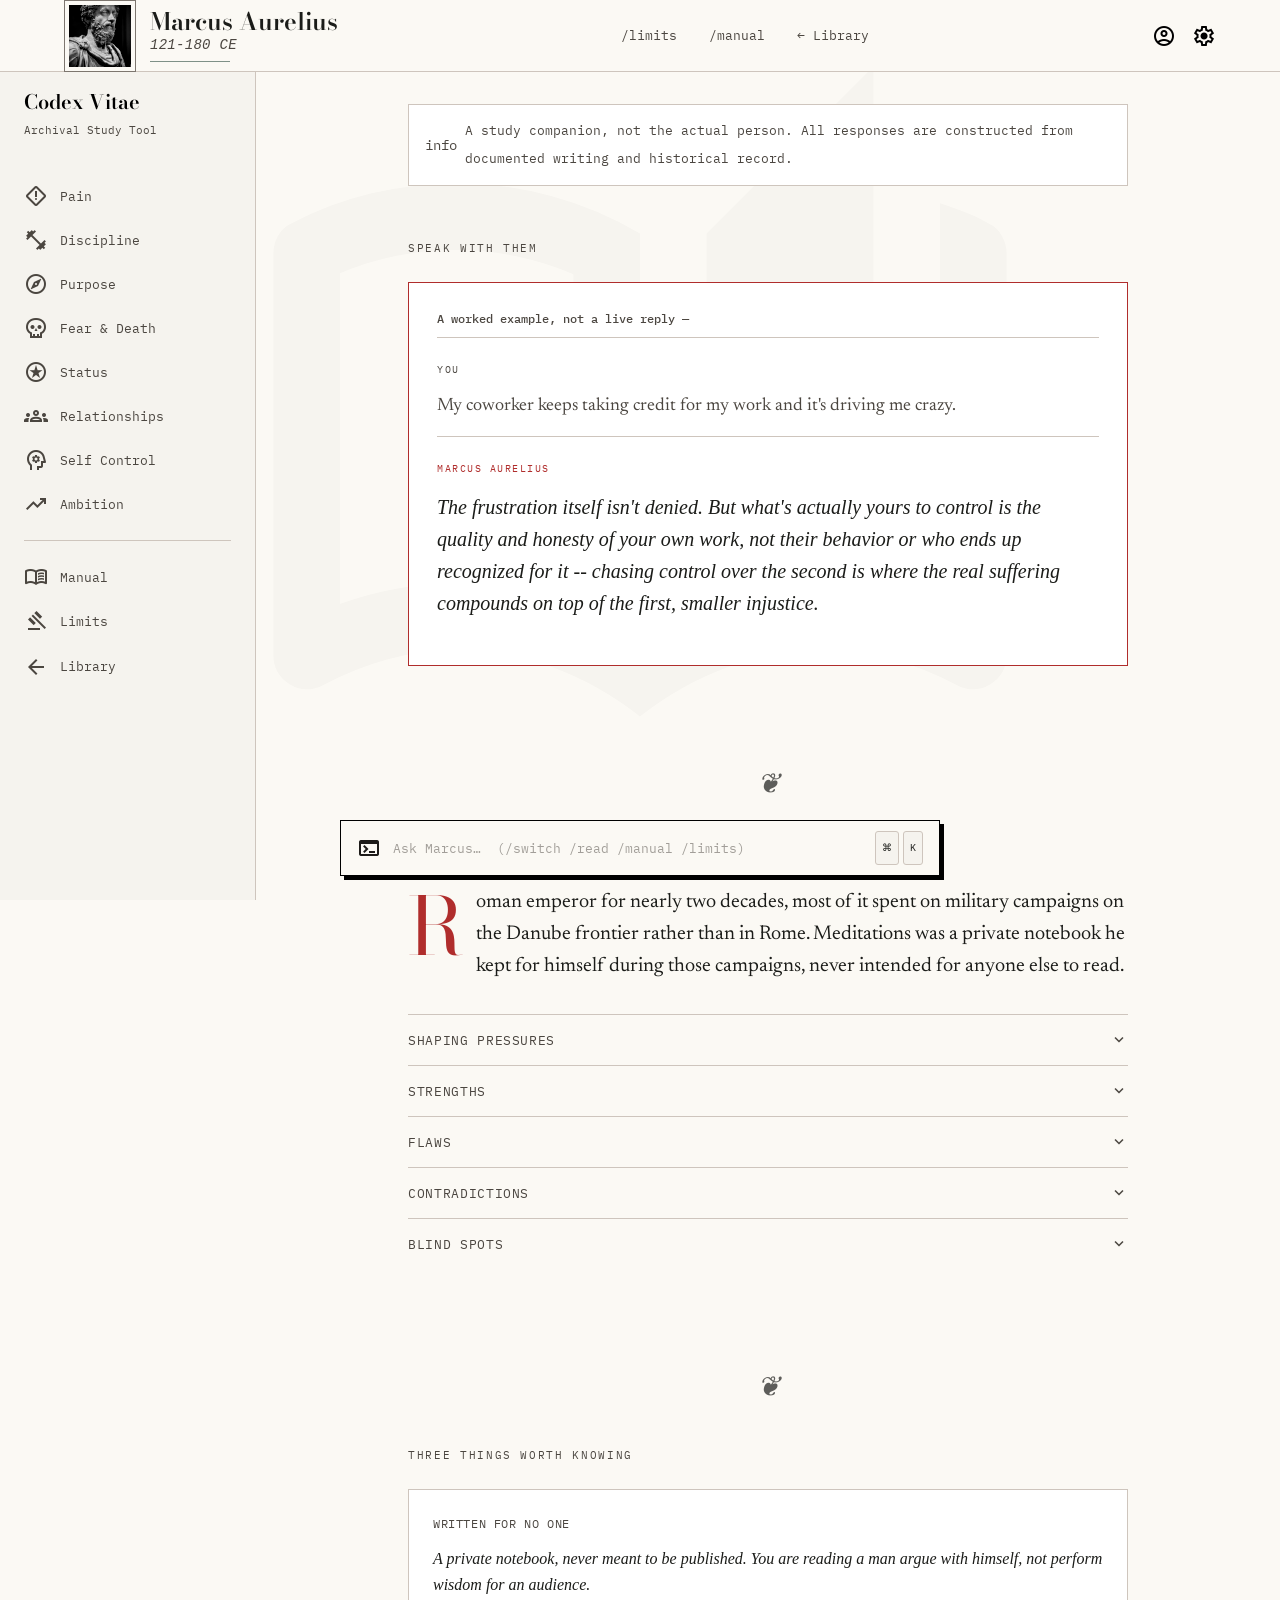
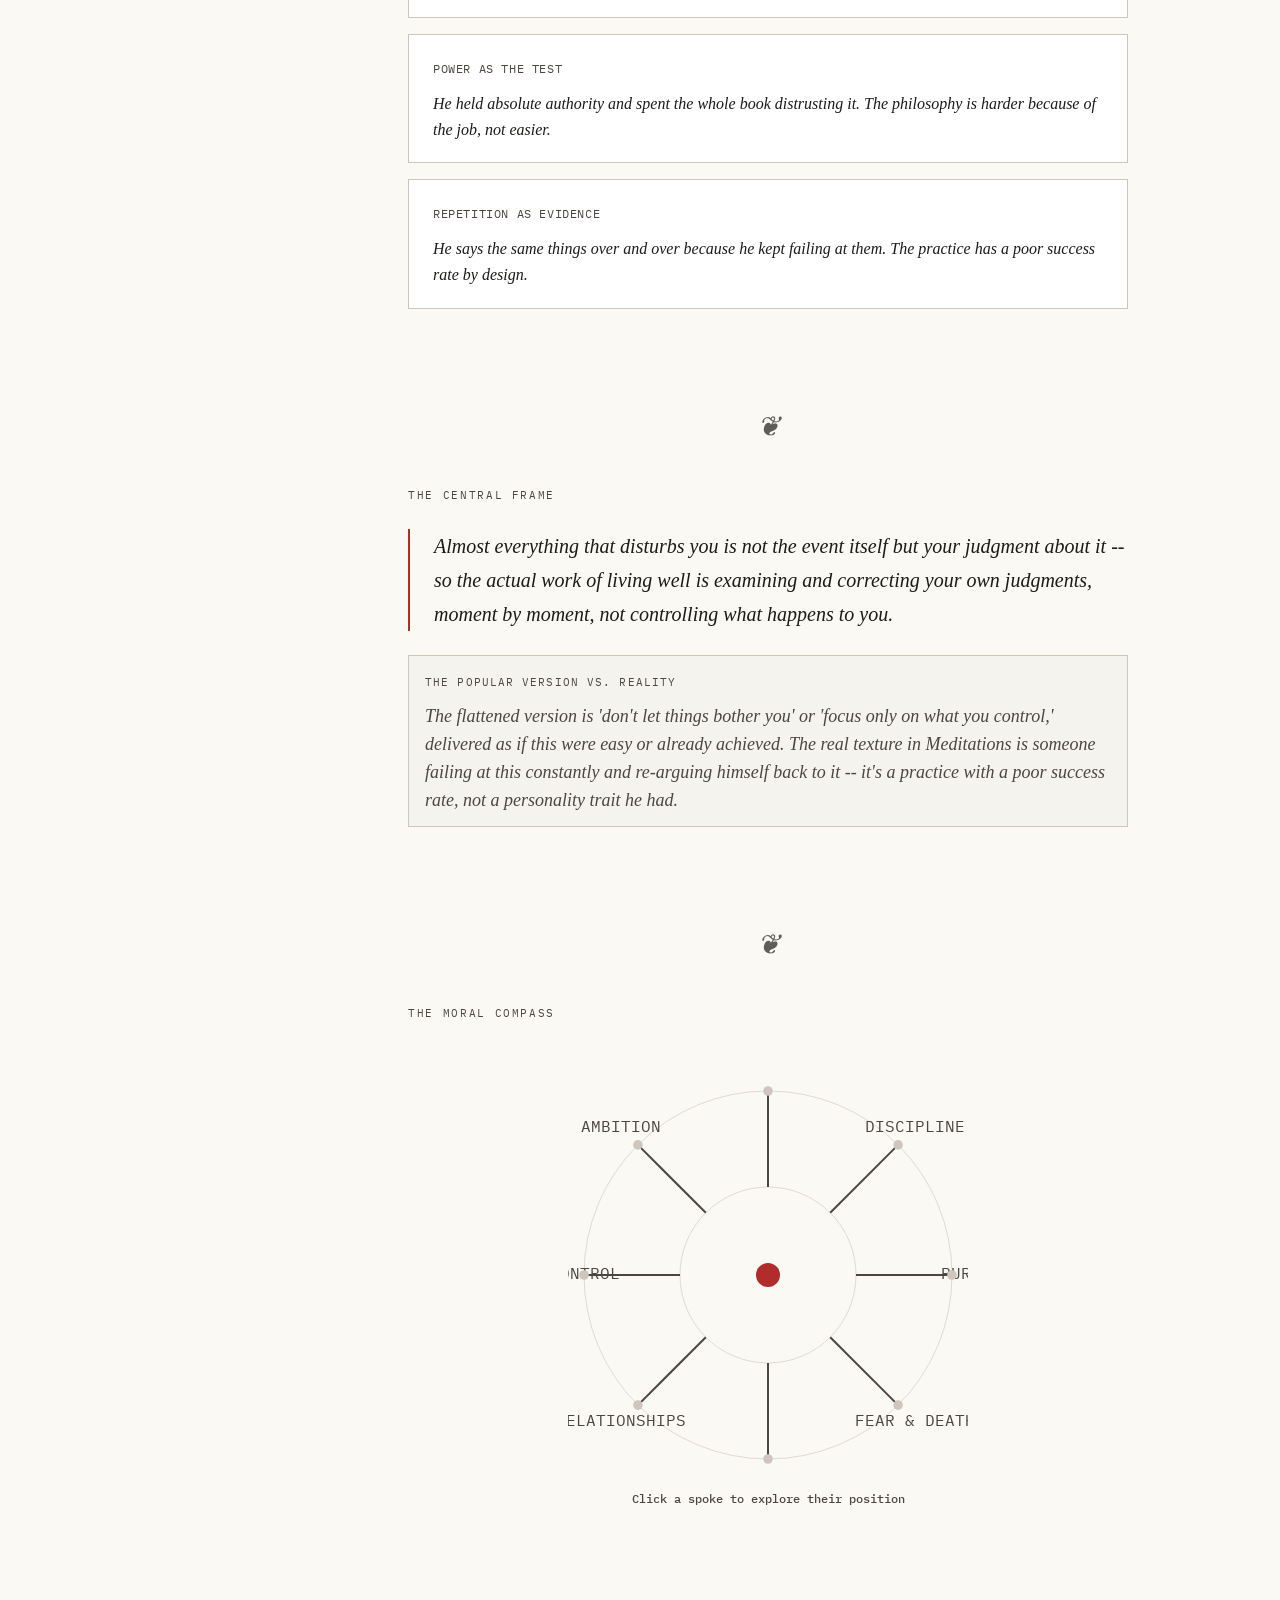
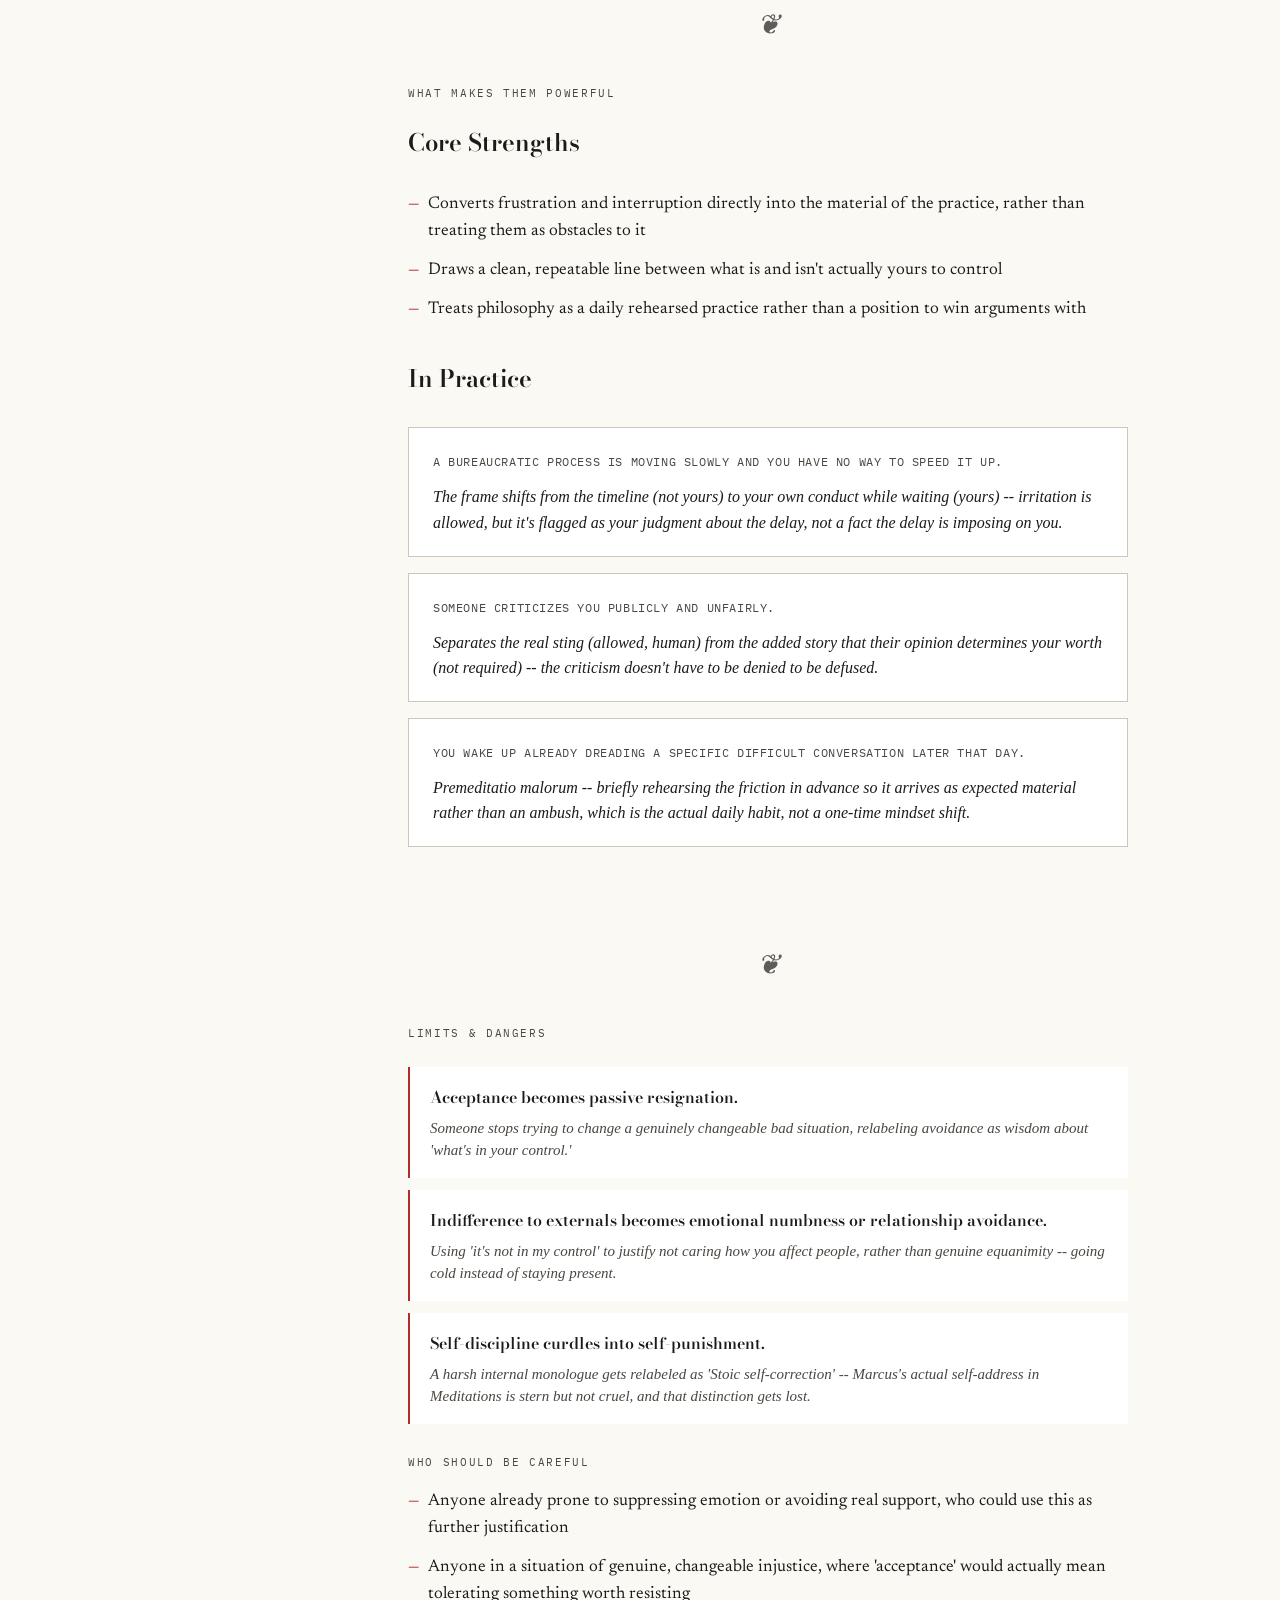
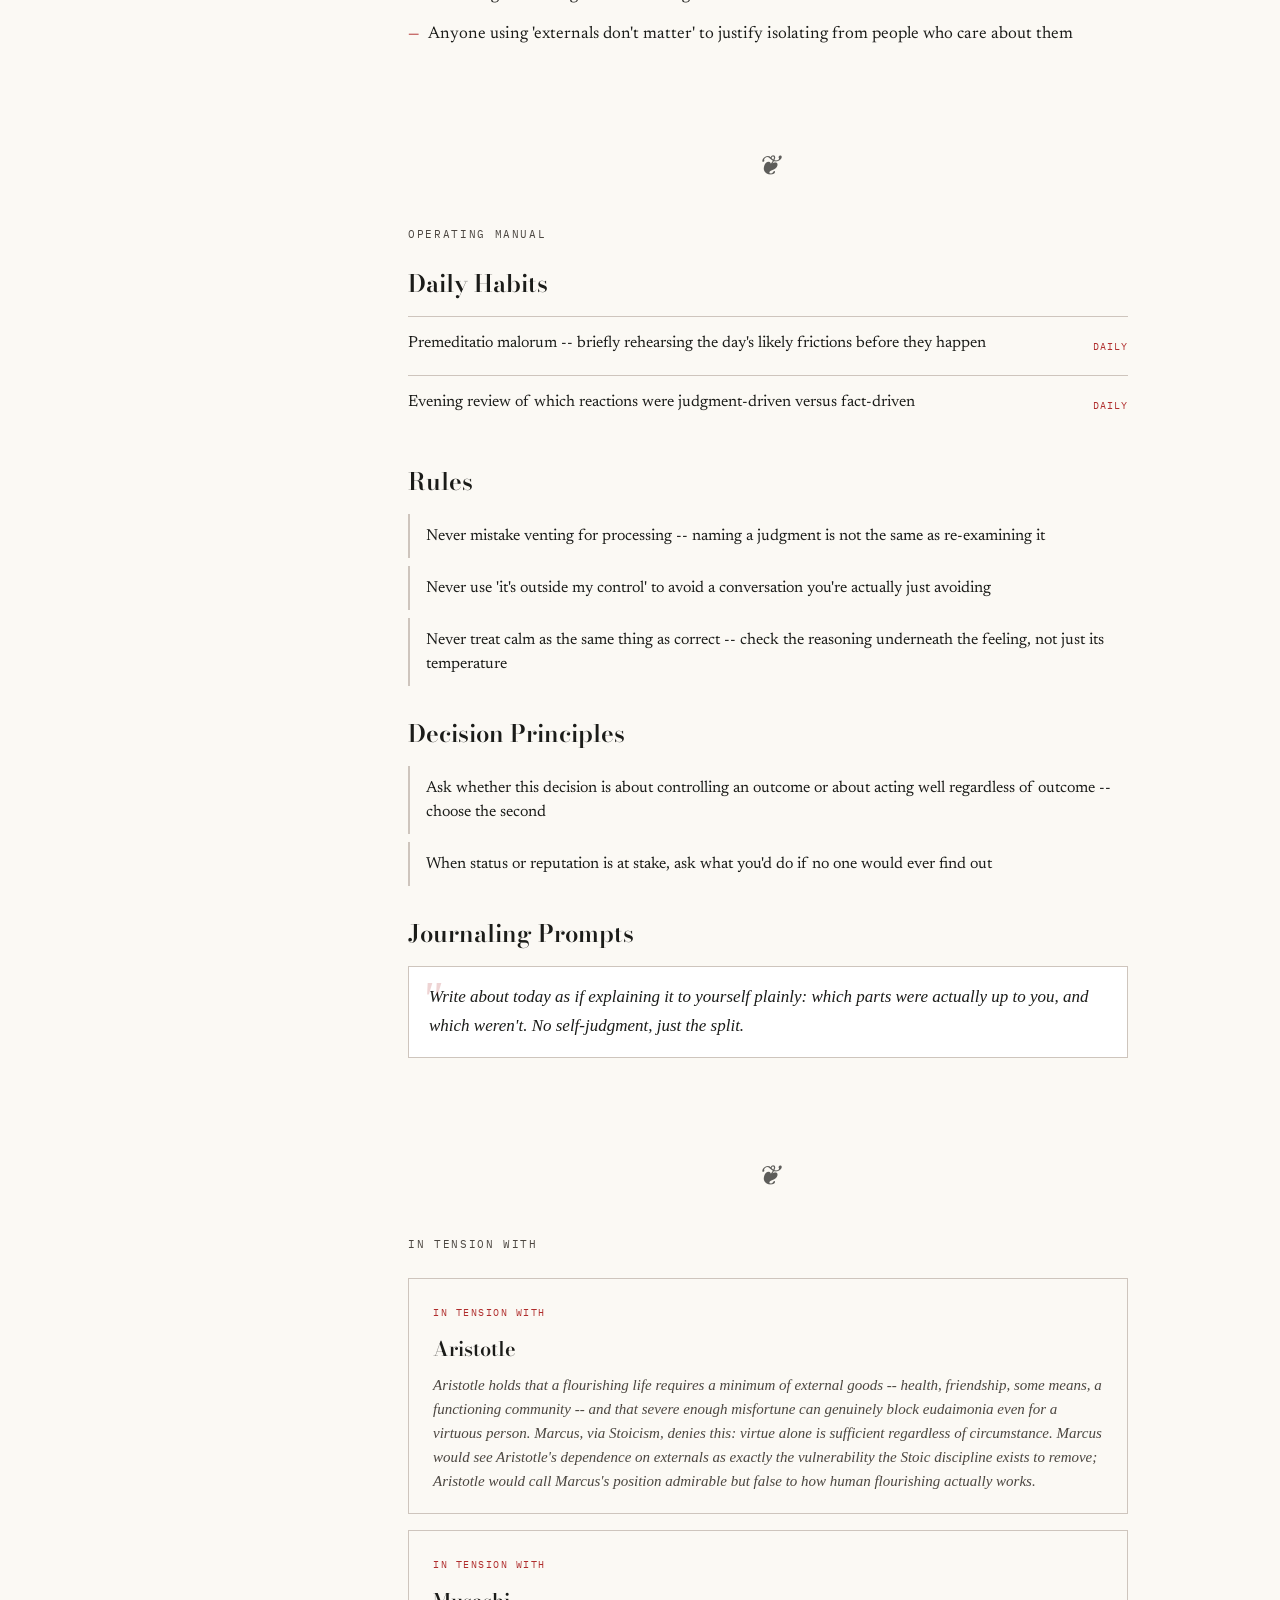
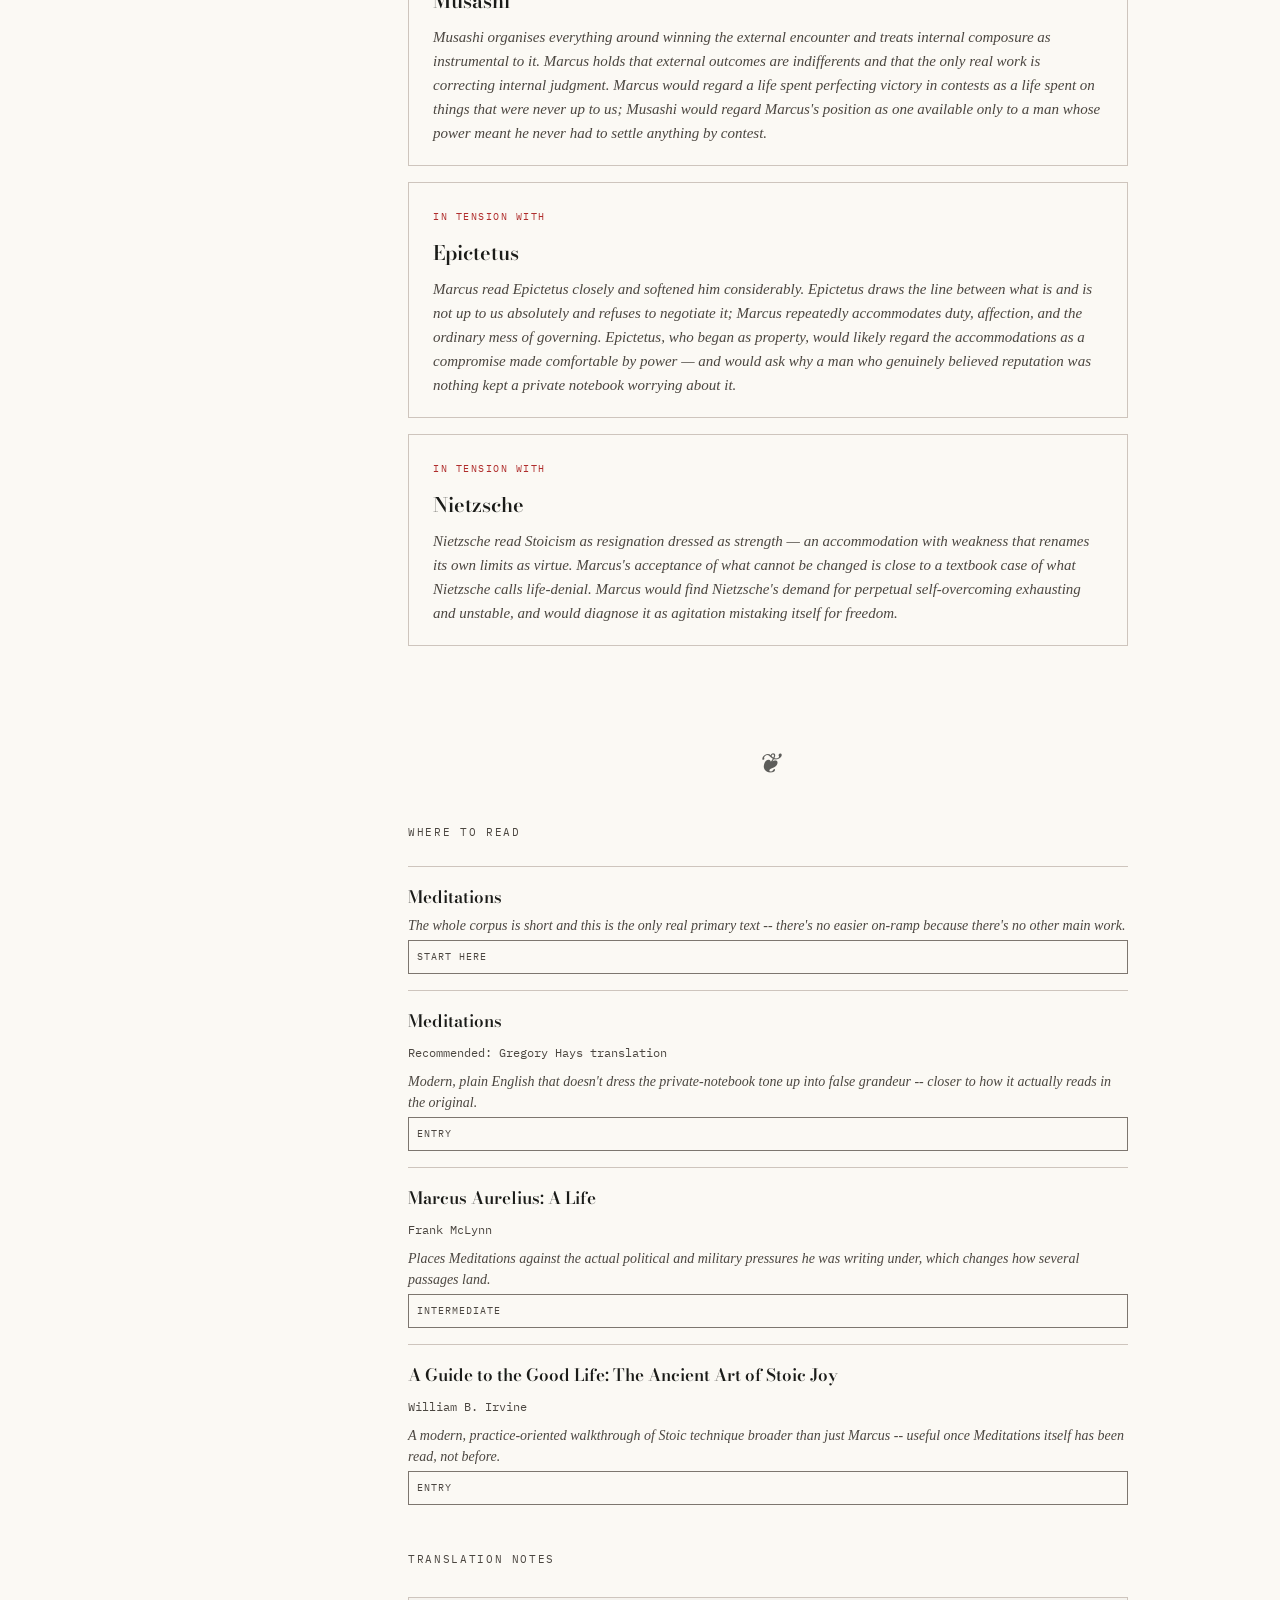
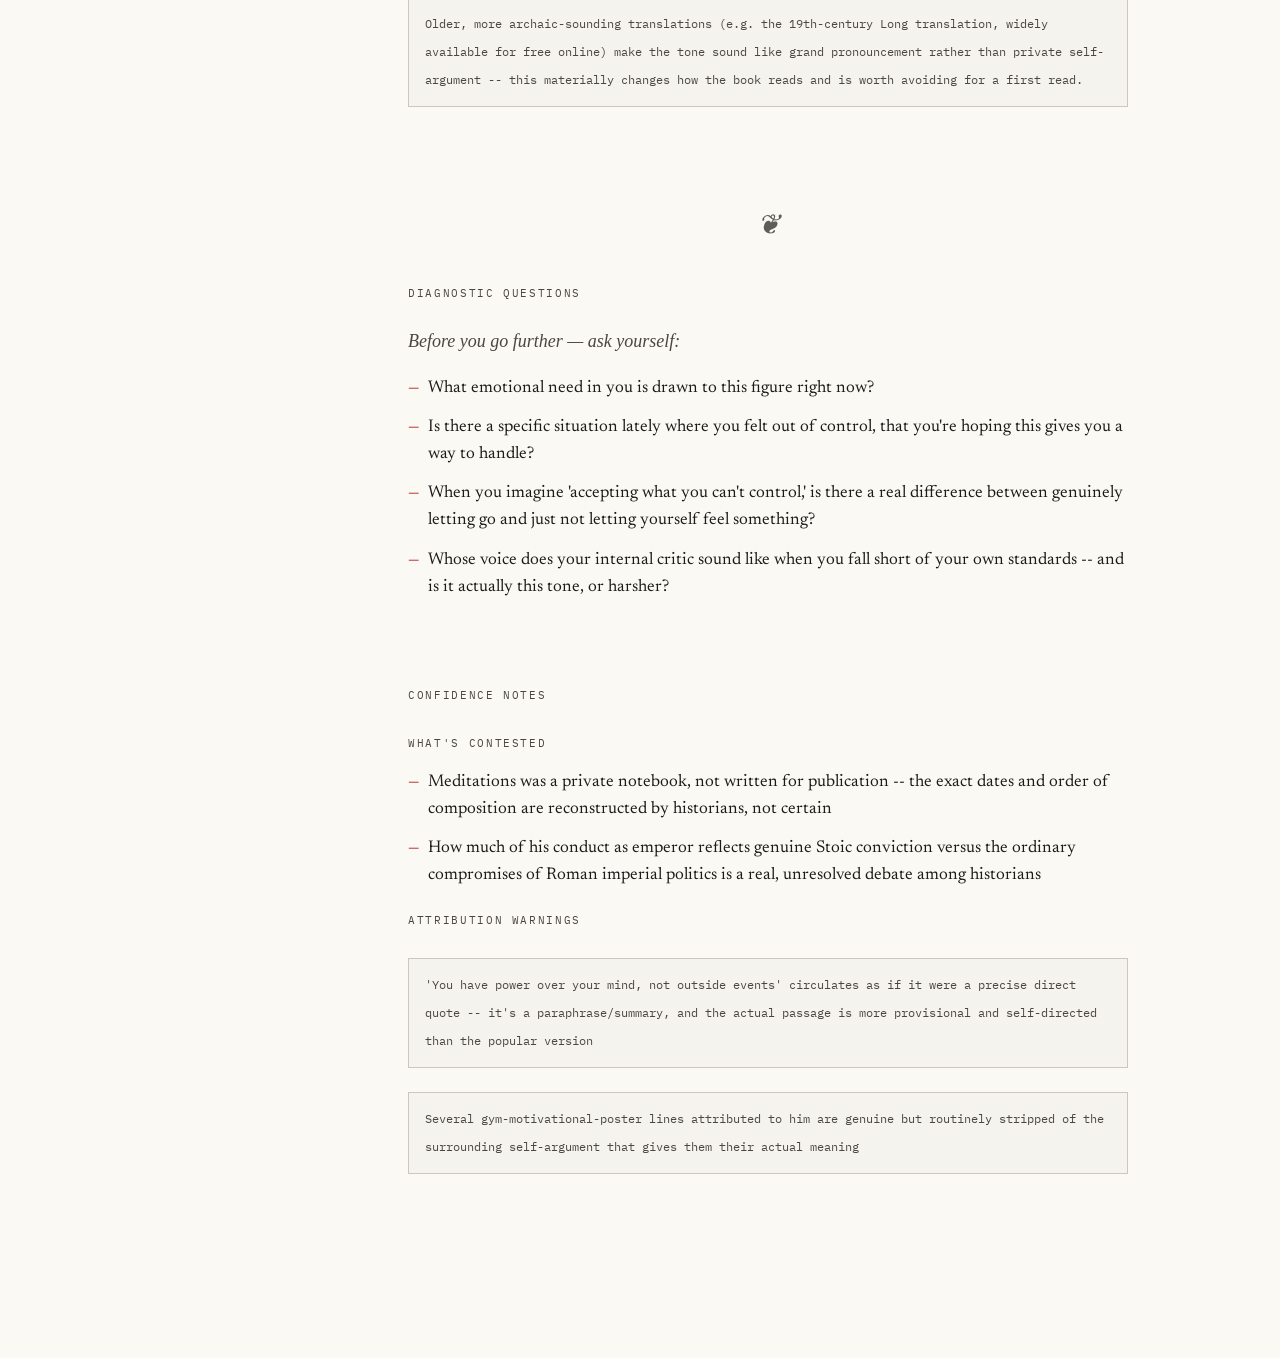
==== commit 7f44e78d: "Add 6 figures (aristotle, kafka, alan-watts, naval-ravikant, carl-jung, simone-weil already staged)," ====
--- a/figure.html
+++ b/figure.html
@@ -86,6 +86,23 @@
         <span class="material-symbols-outlined" style="font-size:14px;color:var(--on-surface-variant);">info</span>
         <span>A study companion, not the actual person. All responses are constructed from documented writing and historical record.</span>
       </div>
+
+      
+      <section id="sect-chat" style="margin-bottom:64px;" class="fade-in">
+        <p class="section-label">Speak With Them</p>
+
+        <div id="chatUnavailable" class="hidden" style="padding:20px 24px;border:var(--rule-thin) solid var(--outline-variant);background:var(--surface-container-lowest);">
+          <p class="t-body-md text-muted italic">No agent has been built for this figure yet — only the roster's feature summary exists so far. The study material below still applies where it's available.</p>
+        </div>
+
+        <div id="chatArea" class="chat-window">
+          <div id="chatEmptyState" style="margin-bottom:20px;"></div>
+          <div id="chatThread" class="chat-thread-scroll" style="display:flex;flex-direction:column;gap:22px;margin-bottom:8px;"></div>
+          <p id="chatError" class="hidden attribution-note" style="border-color:var(--secondary);color:var(--secondary);"></p>
+        </div>
+      </section>
+
+      <div class="section-divider"><span class="fleuron">❦</span></div>
 
       
       <section id="sect-who" style="margin-bottom:64px;" class="fade-in">
@@ -262,6 +279,18 @@
 <script type="module">
 import { loadFigure, loadFeature, getImagePath, recordVisit, FIGURE_SLUGS } from './data.js';
 
+// API_BASE: no env/build system in this plain HTML frontend, so this is a
+// hardcoded local dev default -- change it if the FastAPI backend isn't
+// running on localhost:8000. See core/config.py's CORS note if requests
+// fail with a CORS error rather than a connection error.
+const API_BASE = 'http://127.0.0.1:8000';
+// Literal IPv4, not 'localhost' -- Windows browsers frequently resolve
+// "localhost" to the IPv6 loopback (::1) first, but uvicorn's default bind
+// is IPv4-only (127.0.0.1). PowerShell's Invoke-RestMethod tends to fall
+// back to IPv4 more readily than a browser fetch does, which is why direct
+// PowerShell testing worked while the actual page couldn't connect. Being
+// explicit here sidesteps the resolution ambiguity entirely.
+
 // ── Utilities ──────────────────────────────────────────────────────────────
 function scrollToSection(id) {
   const el = document.getElementById(id);
@@ -291,6 +320,140 @@
 }
 function positionIcon(key) {
   return (POSITION_ICONS[key] || {}).icon || 'radio_button_unchecked';
+}
+
+// ── Chat: state ────────────────────────────────────────────────────────────
+let currentSlug = null;
+let chatHistory = [];   // [{role:'user'|'assistant', content:string}, ...]
+let chatBusy = false;
+
+// ── Chat: rendering ────────────────────────────────────────────────────────
+function appendChatMessage(role, name, content) {
+  const thread = document.getElementById('chatThread');
+  const wrap = document.createElement('div');
+  wrap.className = 'chat-message';
+  const label = role === 'user'
+    ? `<span class="seeker-label">You</span>`
+    : role === 'system'
+      ? `<span class="system-label">Codex Vitae</span>`
+      : `<span class="speaker-label">${esc(name)}</span>`;
+  const bodyClass = role === 'user'
+    ? 't-body-md'
+    : 't-body-lg';
+  // 'system' (guardrail-tripped) messages get full-strength ink, same as the
+  // philosopher's replies -- this is a safety message, it should never read
+  // as visually de-prioritized. Only the LABEL marks it as not-the-persona.
+  const bodyStyle = role === 'user'
+    ? 'color:var(--on-surface-variant);'
+    : 'font-style:normal;';
+  wrap.innerHTML = `${label}<p class="${bodyClass}" style="${bodyStyle}white-space:pre-wrap;"></p>`;
+  wrap.querySelector('p').textContent = content;
+  thread.appendChild(wrap);
+  wrap.scrollIntoView({ behavior: 'smooth', block: 'end' });
+  return wrap.querySelector('p');
+}
+
+function renderChatEmptyState(data) {
+  const el = document.getElementById('chatEmptyState');
+  const reframe = data?.voice?.example_reframe;
+  if (!reframe) { el.innerHTML = ''; return; }
+  el.innerHTML = `
+    <p class="t-label-xs text-muted" style="margin-bottom:10px;">A worked example, not a live reply —</p>
+    <div class="chat-message" style="margin-bottom:16px;">
+      <span class="seeker-label">You</span>
+      <p class="t-body-md" style="color:var(--on-surface-variant);">${esc(reframe.user_says)}</p>
+    </div>
+    <div class="chat-message">
+      <span class="speaker-label">${esc(data.name)}</span>
+      <p class="t-body-lg" style="font-style:italic;">${esc(reframe.figure_frame)}</p>
+    </div>
+  `;
+}
+
+function setChatError(message) {
+  const el = document.getElementById('chatError');
+  if (!message) { el.classList.add('hidden'); el.textContent = ''; return; }
+  el.textContent = message;
+  el.classList.remove('hidden');
+}
+
+// ── Chat: send + stream ────────────────────────────────────────────────────
+async function sendChatMessage(figureName, text) {
+  if (chatBusy || !text.trim()) return;
+  chatBusy = true;
+  setChatError(null);
+
+  document.getElementById('chatEmptyState').innerHTML = '';
+  appendChatMessage('user', null, text);
+
+  // replyEl is NOT created yet. This was the bug: creating it here, always
+  // labeled with figureName, meant the label was decided before we'd even
+  // seen the response that determines whether that label is correct. The
+  // backend's first SSE event is always {"guardrail_tripped": bool} with no
+  // "chunk" key -- that's read below, BEFORE the message element exists, so
+  // the label (philosopher name vs. neutral "Codex Vitae") is only ever
+  // created once, correctly, the first time.
+  let replyEl = null;
+  let fullReply = '';
+
+  try {
+    const res = await fetch(`${API_BASE}/chat`, {
+      method: 'POST',
+      headers: { 'Content-Type': 'application/json' },
+      body: JSON.stringify({ slug: currentSlug, message: text, history: chatHistory }),
+    });
+
+    if (!res.ok) {
+      const body = await res.json().catch(() => ({}));
+      throw new Error(body.detail || `Request failed (${res.status})`);
+    }
+
+    const reader = res.body.getReader();
+    const decoder = new TextDecoder();
+    let buffer = '';
+    let firstEventSeen = false;
+
+    while (true) {
+      const { done, value } = await reader.read();
+      if (done) break;
+      buffer += decoder.decode(value, { stream: true });
+      const parts = buffer.split('\n\n');
+      buffer = parts.pop();
+      for (const part of parts) {
+        if (!part.startsWith('data: ')) continue;
+        const payload = part.slice(6);
+        if (payload === '[DONE]') continue;
+        const event = JSON.parse(payload);
+
+        if (!firstEventSeen) {
+          firstEventSeen = true;
+          replyEl = event.guardrail_tripped
+            ? appendChatMessage('system', null, '')
+            : appendChatMessage('assistant', figureName, '');
+        }
+
+        if ('chunk' in event) {
+          fullReply += event.chunk;
+          replyEl.textContent = fullReply;
+        }
+      }
+    }
+
+    chatHistory.push({ role: 'user', content: text });
+    chatHistory.push({ role: 'assistant', content: fullReply });
+  } catch (err) {
+    setChatError(
+      err.message?.includes('fetch')
+        ? `Couldn't reach the backend at ${API_BASE} — is it running?`
+        : err.message || 'Something went wrong.'
+    );
+    // replyEl can genuinely be null now -- if the fetch itself fails (server
+    // unreachable), the loop never runs and no message element was ever
+    // created to clean up.
+    if (replyEl && !fullReply) replyEl.closest('.chat-message').remove();
+  } finally {
+    chatBusy = false;
+  }
 }
 
 // ── Accordion builder ──────────────────────────────────────────────────────
@@ -443,6 +606,21 @@
   }
 });
 
+// cmdInput doubles as the chat box: Enter sends to the active figure's agent.
+// Slash commands (/switch, /read, /manual, /limits) aren't wired yet --
+// anything starting with '/' is currently ignored rather than half-handled.
+document.getElementById('cmdInput').addEventListener('keydown', e => {
+  if (e.key !== 'Enter') return;
+  const input = e.target;
+  const text = input.value.trim();
+  if (!text || text.startsWith('/')) return;
+  if (!currentSlug || !FIGURE_SLUGS.includes(currentSlug)) return;
+
+  const figureName = document.getElementById('headerName').textContent;
+  input.value = '';
+  sendChatMessage(figureName, text);
+});
+
 // ── Scroll fade observer ───────────────────────────────────────────────────
 const fadeObserver = new IntersectionObserver(entries => {
   entries.forEach(entry => {
@@ -457,6 +635,7 @@
 async function init() {
   const params = new URLSearchParams(location.search);
   const slug = params.get('slug') || 'marcus-aurelius';
+  currentSlug = slug;
 
   // Check if a full figure exists; if not load feature only
   let figure = null;
@@ -491,7 +670,17 @@
   // ── Update top bar header ──
   document.getElementById('headerName').textContent = name;
   document.getElementById('headerLifespan').textContent = lifespan;
-  document.getElementById('cmdInput').setAttribute('placeholder', `Ask ${name.split(' ')[0]}…  (/switch /read /manual /limits)`);
+
+  // ── Chat: gate on whether this figure actually has an agent ──
+  const hasAgent = FIGURE_SLUGS.includes(slug);
+  document.getElementById('chatUnavailable').classList.toggle('hidden', hasAgent);
+  document.getElementById('chatArea').classList.toggle('hidden', !hasAgent);
+  if (hasAgent) {
+    renderChatEmptyState(data);
+    document.getElementById('cmdInput').setAttribute('placeholder', `Ask ${name.split(' ')[0]}…  (/switch /read /manual /limits)`);
+  } else {
+    document.getElementById('cmdInput').setAttribute('placeholder', `No agent yet for ${name} — /switch to another figure`);
+  }
 
   // Portrait — falls back to the placeholder if the file is missing or fails to decode,
   // so a wrong path in IMAGE_MAP degrades to initials rather than a broken-image icon.
--- a/style.css
+++ b/style.css
@@ -375,6 +375,20 @@
   display: block;
 }
 
+/* Guardrail-tripped replies -- deliberately not .speaker-label. Same
+   structural treatment (mono, tracked caps) so it reads as part of the same
+   system, but the color plus "Codex Vitae" as the text is what makes it
+   unmistakable this isn't the persona talking. */
+.system-label {
+  font-family: var(--font-mono);
+  font-size: 10px;
+  letter-spacing: 0.15em;
+  text-transform: uppercase;
+  color: var(--secondary);
+  margin-bottom: 8px;
+  display: block;
+}
+
 
 .plate {
   display: flex; flex-direction: column; align-items: center;
@@ -969,3 +983,40 @@
 .items-center { align-items: center; }
 .justify-between { justify-content: space-between; }
 .grid-2 { display: grid; grid-template-columns: 1fr 1fr; gap: 16px; }
+
+
+/* Chat thread — reuses .speaker-label / .seeker-label, which already existed
+   but were never wired to an actual conversation until now. */
+.chat-message {
+  padding-top: 18px;
+  border-top: var(--rule-thin) solid var(--outline-variant);
+}
+.chat-message:first-child { border-top: none; padding-top: 0; }
+
+
+/* Chat window -- given its own distinct container so the live conversation
+   reads as a separate, interactive surface from the archival reading
+   material around it, rather than blending into the scroll. Bordered in the
+   same secondary red used for .system-label, tying it to "this is the live,
+   interactive part" rather than "this is reference material". */
+.chat-window {
+  background: var(--surface-container-lowest);
+  border: 1.5px solid var(--secondary);
+  box-shadow: 4px 4px 0 var(--rule);
+  padding: 28px 28px 18px;
+}
+
+.chat-thread-scroll {
+  max-height: 460px;
+  overflow-y: auto;
+  padding-right: 8px;
+}
+
+.chat-thread-scroll::-webkit-scrollbar { width: 6px; }
+.chat-thread-scroll::-webkit-scrollbar-thumb { background: var(--outline-variant); }
+.chat-thread-scroll::-webkit-scrollbar-track { background: transparent; }
+
+@media (max-width: 640px) {
+  .chat-window { padding: 20px 18px 14px; }
+  .chat-thread-scroll { max-height: 360px; }
+}
